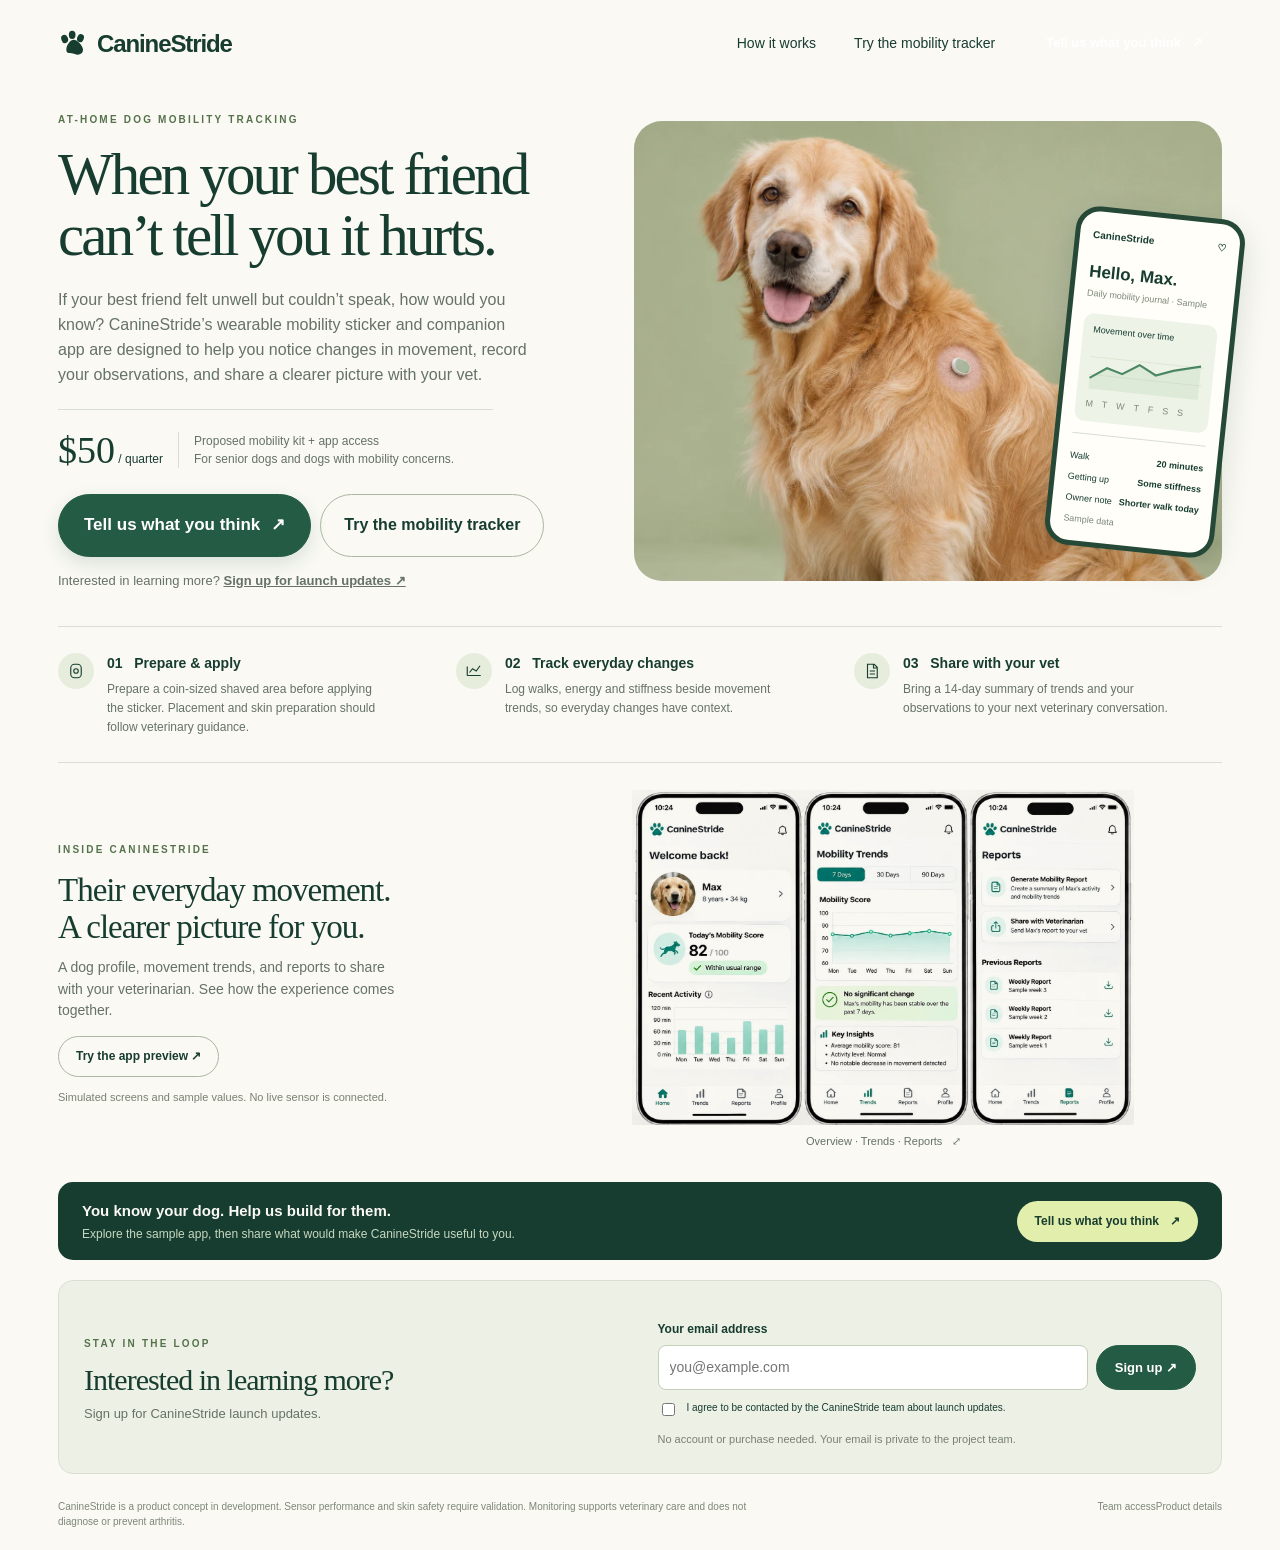
==== index.html @ 14857ee5 "Add CanineStride public landing page" ====
<!doctype html><html lang="en"><head><meta charset="utf-8"><meta name="viewport" content="width=device-width,initial-scale=1"><meta name="description" content="Meet CanineStride: a wearable mobility sticker and companion app concept for your dog's movement, observations and veterinary conversations."><title>CanineStride | At-home dog mobility tracking</title><style>
:root{--ink:#173c30;--green:#245b44;--sage:#e6ecdd;--cream:#faf9f4;--muted:#657266;--lime:#e2eeab;--line:#d8dfd2}*{box-sizing:border-box}body{margin:0;color:var(--ink);background:var(--cream);font:16px/1.55 Arial,sans-serif}button,input,select,textarea{font:inherit}button,a{-webkit-tap-highlight-color:transparent}button{cursor:pointer}a{color:inherit}h1,h2,h3,p{margin-top:0}h1{font:500 clamp(46px,5.1vw,74px)/1.05 Georgia,serif;letter-spacing:-2.8px;margin:16px 0 21px}h2{font:500 37px/1.1 Georgia,serif;letter-spacing:-1px}h3{font-size:17px;margin-bottom:6px}p{color:var(--muted)}.shell{max-width:1240px;margin:auto;padding:0 38px}header{height:87px;display:flex;align-items:center;justify-content:space-between;gap:20px}.brand{display:flex;gap:9px;align-items:center;font-weight:800;font-size:24px;letter-spacing:-1.1px;text-decoration:none}.brand svg{width:30px;height:30px}.nav{display:flex;gap:26px;align-items:center}.nav button{border:0;background:transparent;color:var(--ink);font-size:14px}.btn{background:var(--green);color:white;border:1px solid var(--green);border-radius:100px;padding:14px 23px;font-weight:600;display:inline-flex;align-items:center;gap:11px;text-decoration:none;justify-content:center}.btn:hover{background:#183f2f}.btn.light{background:transparent;color:var(--ink);border-color:#a9b8a0}.btn.light:hover{background:#e8eddf}.nav .btn{color:white;font-size:13px;padding:11px 19px}.eyebrow{font-size:10px;letter-spacing:2.2px;text-transform:uppercase;font-weight:700;color:#56724c}.hero{display:grid;grid-template-columns:.95fr 1.05fr;gap:44px;align-items:center;padding:25px 0 35px}.hero-copy>p{font-size:17px;max-width:475px;margin-bottom:22px}.offer{display:flex;align-items:center;gap:15px;border-top:1px solid var(--line);padding-top:18px;max-width:435px;margin:22px 0}.price{font:38px Georgia;white-space:nowrap}.price span{font:12px Arial}.offer p{font-size:12px;line-height:1.5;margin:0;border-left:1px solid var(--line);padding-left:15px}.actions{display:flex;gap:9px;flex-wrap:wrap}.micro{font-size:11px!important;line-height:1.5;margin:12px 0 0!important;color:#788171}.hero-visual{position:relative;min-height:460px;border-radius:28px;background:var(--sage);isolation:isolate}.hero-photo{width:100%;height:460px;object-fit:cover;border-radius:28px;display:block}.photo-label{position:absolute;left:18px;bottom:14px;font-size:9px;color:#4c5d4d;background:#faf9f4dc;padding:4px 8px;border-radius:20px}.wearable-label{position:absolute;left:18px;top:18px;font-size:10px;letter-spacing:1px;background:#fbfbf0e8;padding:9px 12px;border-radius:100px}.mini-phone{position:absolute;right:-8px;bottom:29px;width:170px;background:#fffef9;padding:16px 13px 14px;border-radius:24px;border:5px solid #254837;box-shadow:0 10px 30px #183f2f26;transform:rotate(6deg)}.mini-brand{font-size:10px;font-weight:800;margin:0 0 16px}.mini-name{font-size:17px;font-weight:700;margin-bottom:2px}.mini-small{font-size:9px;color:#7b8778}.mini-graph{background:#edf3e7;border-radius:10px;padding:10px;margin:12px 0}.mini-graph svg{width:100%;height:60px;display:block}.mini-note{font-size:9px;padding:9px 0 0;border-top:1px solid var(--line)}.dot{width:6px;height:6px;background:#8fbd78;display:inline-block;border-radius:50%;margin-right:5px}.workflow{display:grid;grid-template-columns:repeat(3,1fr);gap:30px;border-top:1px solid var(--line);padding:26px 0}.workflow article{display:flex;gap:13px}.step-icon{background:#e7eddd;flex:0 0 36px;height:36px;border-radius:50%;display:grid;place-items:center}.step-icon svg{width:18px;height:18px}.workflow p{font-size:12px;margin-bottom:0;max-width:275px}.workflow h3{font-size:14px}.bottom{background:var(--ink);color:var(--cream);border-radius:15px;padding:17px 24px;display:flex;align-items:center;justify-content:space-between;gap:20px}.bottom p{font-size:12px;color:#c8d8bf;margin:0}.bottom strong{font-size:15px;display:block;margin-bottom:2px}.bottom button{color:var(--ink);background:var(--lime);border:0;padding:11px 18px;font-size:12px}.bottom button:hover{background:#cbdc91}footer{padding:20px 0;display:flex;justify-content:space-between;gap:20px;font-size:10px;color:#7d8778}footer a{margin-left:14px;text-decoration:none}.footnote{max-width:690px}dialog{border:0;border-radius:22px;padding:0;color:var(--ink);background:var(--cream);max-width:min(92vw,860px);width:860px;max-height:90dvh;box-shadow:0 20px 80px #16372744}dialog::backdrop{background:#142c2390;backdrop-filter:blur(4px)}.dialog-head{padding:23px 28px 15px;border-bottom:1px solid var(--line);display:flex;justify-content:space-between;align-items:flex-start;gap:20px;position:sticky;top:0;background:var(--cream);z-index:3}.dialog-head h2{font-size:29px;margin:0}.dialog-head p{font-size:11px;margin:5px 0 0}.close{border:1px solid #cbd4c3;border-radius:50%;width:32px;height:32px;background:transparent;flex-shrink:0;font-size:20px;color:var(--ink)}.dialog-body{padding:24px 28px}.app-tabs{display:flex;background:#e8edde;border-radius:10px;padding:5px;gap:4px;margin-bottom:20px}.app-tabs button{flex:1;background:transparent;border:0;padding:10px 5px;border-radius:7px;color:var(--muted);font-size:12px}.app-tabs button[aria-selected=true]{background:#fffef9;color:var(--ink);box-shadow:0 1px 5px #173c3014}.demo-grid{display:grid;grid-template-columns:1fr 1fr;gap:18px}.demo-card{background:white;border:1px solid var(--line);border-radius:13px;padding:20px}.demo-card h3{font-size:16px}.demo-card p{font-size:13px}.dog-profile{display:flex;gap:12px;align-items:center}.dog-avatar{width:49px;height:49px;border-radius:50%;background:var(--sage);display:grid;place-items:center;font-size:25px}.demo-card strong{font-size:24px}.chart{width:100%;height:150px}.legend{font-size:10px;color:var(--muted)}.tag{font-size:10px;color:#4a6e40;background:#eaf1df;padding:5px 9px;border-radius:20px;display:inline-block}.sample-notes{padding-left:18px;font-size:13px;color:var(--muted)}.sample-notes li{margin:8px 0}.report-row{display:flex;justify-content:space-between;border-bottom:1px solid var(--line);padding:10px 0;font-size:13px;gap:16px}.report-preview{padding:23px;background:white;border:1px solid var(--line);border-radius:12px}.report-preview h3{font:25px Georgia}.field-pair{display:grid;grid-template-columns:1fr 1fr;gap:15px}label{display:block;font-size:12px;font-weight:600;margin:14px 0 6px}input,select,textarea{width:100%;border:1px solid #c3cfb9;background:white;border-radius:8px;padding:11px;color:var(--ink);font-size:14px}textarea{resize:vertical;min-height:85px}.checkbox{display:flex;gap:9px;font-weight:400;align-items:flex-start}.checkbox input{width:auto;margin-top:3px}.status{font-size:13px;margin-top:15px}.small{font-size:12px;line-height:1.6}.hidden{display:none!important}.modal-price{display:flex;justify-content:space-between;align-items:center;padding:14px;background:var(--sage);border-radius:12px;margin-bottom:12px}.modal-price b{font:27px Georgia}.learn-step{display:grid;grid-template-columns:36px 1fr;gap:15px;margin:15px 0 24px}.learn-step .number{font:26px Georgia;color:#94a77a}.learn-step p{font-size:13px;margin-bottom:0}details{border-top:1px solid var(--line);padding:15px 0;font-size:13px}summary{cursor:pointer;font-weight:600}details p{font-size:12px;margin:12px 0 0}.sample-banner{font-size:11px;background:#eef1e6;padding:11px 14px;border-radius:8px;margin-bottom:17px;color:#62745b}.full{grid-column:1/-1}button:focus-visible,a:focus-visible,input:focus-visible,select:focus-visible,textarea:focus-visible,summary:focus-visible{outline:3px solid #b1bf73;outline-offset:3px}[disabled]{cursor:default;opacity:.65}@media(max-width:850px){.shell{padding:0 24px}.hero{gap:25px}h1{font-size:51px}.hero-visual,.hero-photo{min-height:410px;height:410px}.mini-phone{width:145px;right:-9px}.nav{gap:14px}.nav>button:not(.btn){display:none}.workflow{gap:15px}}@media(max-width:620px){header{height:72px}.brand{font-size:22px}.shell{padding:0 20px}.hero{grid-template-columns:1fr;gap:23px;padding-top:15px}.hero-copy>p{font-size:15px}h1{font-size:49px;letter-spacing:-2px}.hero-visual,.hero-photo{height:325px;min-height:325px}.hero-visual{margin-right:10px}.mini-phone{bottom:18px;right:-10px;width:145px}.wearable-label{font-size:9px}.offer{margin:17px 0}.workflow{grid-template-columns:1fr;gap:18px;padding:23px 0}.workflow p{max-width:none}.bottom{padding:19px;align-items:flex-start;flex-direction:column;gap:12px}footer{flex-direction:column;gap:8px}footer a{margin:0 15px 0 0}.demo-grid,.field-pair{grid-template-columns:1fr}.dialog-head{padding:20px}.dialog-body{padding:20px}.app-tabs button{font-size:11px}.modal-price{gap:12px}}@media print{body>*{display:none!important}dialog#demo{display:block!important;position:static;max-width:none;width:100%;max-height:none;box-shadow:none}.dialog-head,.app-tabs,.no-print,[data-panel]:not([data-panel=report]){display:none!important}[data-panel=report]{display:block!important}.dialog-body{padding:0}}
.feedback-primary{font-size:17px;padding:17px 25px;box-shadow:0 7px 18px #245b4426}.hero-copy>p{font-size:16px}.hero h1{font-size:clamp(42px,4.6vw,66px)}.nav .btn{max-width:225px}.mini-metric{display:flex;justify-content:space-between;gap:6px;margin:7px 0;font-size:9px}.mini-metric b{font-weight:600}.checkin-grid{display:grid;grid-template-columns:1fr 1fr;gap:12px}.demo-feedback{display:flex;align-items:center;justify-content:space-between;gap:20px;border-top:1px solid var(--line);padding-top:20px;margin-top:20px}.demo-feedback p{font-size:12px;margin:5px 0 0}.demo-feedback .btn{font-size:12px;white-space:nowrap}@media(max-width:600px){.demo-feedback{align-items:stretch;flex-direction:column}.checkin-grid{grid-template-columns:1fr}}.app-showcase{display:grid;grid-template-columns:.8fr 1.2fr;align-items:center;gap:35px;padding:27px 0 32px;border-top:1px solid var(--line)}.showcase-copy h2{font-size:33px;margin:12px 0}.showcase-copy p{font-size:14px;max-width:340px}.showcase-copy .btn{font-size:12px;padding:10px 17px}.phone-preview{border:0;padding:0;background:transparent;color:var(--muted);text-align:center;width:100%}.phone-preview img{display:block;width:100%;max-height:335px;object-fit:contain;mix-blend-mode:multiply}.phone-preview span{font-size:11px;display:block;margin-top:8px}.screens-large{width:100%;height:auto;display:block}.launch-banner{display:grid;grid-template-columns:1fr 1fr;gap:35px;align-items:center;margin:20px 0 5px;padding:25px;border:1px solid var(--line);border-radius:15px;background:#edf1e5}.launch-banner h2{font-size:30px;margin:8px 0}.launch-banner p{font-size:13px;margin:0}.launch-banner label{font-size:12px}.launch-banner .checkbox{font-size:10px;margin-top:10px}.email-action{display:flex;gap:8px}.email-action input{min-width:0;background:#fff}.email-action .btn{font-size:13px;white-space:nowrap;padding:10px 18px}.launch-banner .status:empty{display:none}@media(max-width:620px){.app-showcase,.launch-banner{grid-template-columns:1fr;gap:20px}.app-showcase{padding:25px 0}.phone-preview img{max-height:310px}.showcase-copy p{max-width:none}.launch-banner{padding:20px}.launch-banner h2{font-size:28px}}</style></head><body><div class="shell"><header><a class="brand" href="./" aria-label="CanineStride home"><svg viewBox="0 0 36 36" aria-hidden="true"><g fill="currentColor"><ellipse cx="8" cy="12" rx="4" ry="5" transform="rotate(-20 8 12)"/><ellipse cx="17" cy="7" rx="4" ry="5"/><ellipse cx="27" cy="11" rx="4" ry="5" transform="rotate(20 27 11)"/><path d="M10 25c0-6 5-12 9-12s11 7 11 12-5 7-10 5-10 1-10-5Z"/></g></svg>CanineStride</a><nav class="nav" aria-label="Main navigation"><button data-open="how">How it works</button><button data-open="demo">Try the mobility tracker</button><button class="btn" data-open="feedback">Tell us what you think <span aria-hidden="true">↗</span></button></nav></header><main><section class="hero" aria-labelledby="hero-title"><div class="hero-copy"><div class="eyebrow">At-home dog mobility tracking</div><h1 id="hero-title">When your best friend<br>can’t tell you it hurts.</h1><p>If your best friend felt unwell but couldn’t speak, how would you know? CanineStride’s wearable mobility sticker and companion app are designed to help you notice changes in movement, record your observations, and share a clearer picture with your vet.</p><div class="offer"><div class="price">$50<span> / quarter</span></div><p>Proposed mobility kit + app access<br>For senior dogs and dogs with mobility concerns.</p></div><div class="actions"><button class="btn feedback-primary" data-open="feedback">Tell us what you think <span aria-hidden="true">↗</span></button><button class="btn light" data-open="demo">Try the mobility tracker</button></div><p style="font-size:13px;margin:14px 0 0">Interested in learning more? <a href="#launch-title" style="font-weight:700">Sign up for launch updates ↗</a></p></div><div class="hero-visual"><img class="hero-photo" src="./caninestride-hero-shaved.webp" alt="Illustrative senior golden retriever with a mobility sticker applied to a coin-sized shaved patch on its shoulder"><div class="mini-phone" aria-label="Illustrative app dashboard"><div class="mini-brand">CanineStride <span style="float:right">♡</span></div><div class="mini-name">Hello, Max.</div><div class="mini-small">Daily mobility journal · Sample</div><div class="mini-graph"><div style="font-size:9px">Movement over time</div><svg viewBox="0 0 160 70" aria-hidden="true"><path d="M0 20H160M0 45H160" stroke="#d9e3ce"/><path d="M2 50L25 34L47 40L70 25L94 37L118 28L156 18" stroke="#43815e" stroke-width="3" fill="none"/><path d="M2 50L25 34L47 40L70 25L94 37L118 28L156 18V65H2Z" fill="#9fc49c" opacity=".2"/></svg><div class="mini-small">M　T　W　T　F　S　S</div></div><div class="mini-note"><div class="mini-metric"><span>Walk</span><b>20 minutes</b></div><div class="mini-metric"><span>Getting up</span><b>Some stiffness</b></div><div class="mini-metric"><span>Owner note</span><b>Shorter walk today</b></div></div><div class="mini-small" style="margin-top:8px">Sample data</div></div></div></section><section class="workflow" aria-label="The proposed CanineStride experience"><article><span class="step-icon"><svg viewBox="0 0 24 24" fill="none" stroke="currentColor" stroke-width="1.5"><rect x="5" y="3" width="14" height="18" rx="5"/><circle cx="12" cy="12" r="3"/></svg></span><div><h3>01 &nbsp; Prepare &amp; apply</h3><p>Prepare a coin-sized shaved area before applying the sticker. Placement and skin preparation should follow veterinary guidance.</p></div></article><article><span class="step-icon"><svg viewBox="0 0 24 24" fill="none" stroke="currentColor" stroke-width="1.5"><path d="M3 18V6M3 18h18M6 14l4-5 5 3 5-7"/></svg></span><div><h3>02 &nbsp; Track everyday changes</h3><p>Log walks, energy and stiffness beside movement trends, so everyday changes have context.</p></div></article><article><span class="step-icon"><svg viewBox="0 0 24 24" fill="none" stroke="currentColor" stroke-width="1.5"><path d="M6 3h9l4 4v14H6ZM14 3v5h5M9 12h7M9 16h7"/></svg></span><div><h3>03 &nbsp; Share with your vet</h3><p>Bring a 14-day summary of trends and your observations to your next veterinary conversation.</p></div></article></section><section class="app-showcase" aria-labelledby="screens-title"><div class="showcase-copy"><span class="eyebrow">Inside CanineStride</span><h2 id="screens-title">Their everyday movement.<br>A clearer picture for you.</h2><p>A dog profile, movement trends, and reports to share with your veterinarian. See how the experience comes together.</p><button class="btn light" data-open="demo">Try the app preview ↗</button><p class="micro">Simulated screens and sample values. No live sensor is connected.</p></div><button class="phone-preview" data-open="screens" aria-label="Enlarge the three simulated app screens"><img src="./app-preview-sample-weeks.webp" alt="Three CanineStride phone previews showing a dog overview, mobility trends and shareable reports" loading="lazy"><span>Overview · Trends · Reports &nbsp; ⤢</span></button></section><aside class="bottom"><div><strong>You know your dog. Help us build for them.</strong><p>Explore the sample app, then share what would make CanineStride useful to you.</p></div><button class="btn" data-open="feedback">Tell us what you think <span aria-hidden="true">↗</span></button></aside><section class="launch-banner" aria-labelledby="launch-title"><div><span class="eyebrow">Stay in the loop</span><h2 id="launch-title">Interested in learning more?</h2><p>Sign up for CanineStride launch updates.</p></div><form id="launch-form"><label for="launch-email">Your email address</label><div class="email-action"><input id="launch-email" type="email" maxlength="254" required autocomplete="email" placeholder="you@example.com"><button class="btn" type="submit">Sign up ↗</button></div><label class="checkbox"><input id="launch-consent" type="checkbox" required>I agree to be contacted by the CanineStride team about launch updates.</label><div style="position:absolute;left:-10000px" aria-hidden="true"><label for="launch-website">Leave blank</label><input id="launch-website" tabindex="-1" autocomplete="off"></div><p class="micro">No account or purchase needed. Your email is private to the project team.</p><div id="launch-status" role="status" aria-live="polite" class="status"></div></form></section></main><footer><span class="footnote">CanineStride is a product concept in development. Sensor performance and skin safety require validation. Monitoring supports veterinary care and does not diagnose or prevent arthritis.</span><span><a href="https://caninestride-mobility-mvp.arnoemavhezha.chatgpt.site/dashboard">Team access</a><button data-open="how" style="border:0;background:none;color:inherit;padding:0;font:inherit">Product details</button></span></footer></div>
<dialog id="screens" aria-labelledby="screens-heading"><div class="dialog-head"><div><h2 id="screens-heading">Explore the app screens.</h2><p>Simulated overview, trends and reports with fictional data.</p></div><button class="close" data-close aria-label="Close phone previews">×</button></div><div class="dialog-body"><img class="screens-large" src="./app-preview-sample-weeks.webp" alt="Enlarged CanineStride overview, trends and reports mockups"><p class="micro">Sample scores illustrate the proposed interface and are not validated clinical measures.</p><button class="btn" data-open="feedback" style="margin-top:16px">Tell us what you think ↗</button></div></dialog><dialog id="demo" aria-labelledby="demo-title"><div class="dialog-head"><div><h2 id="demo-title">Try a daily mobility check-in.</h2><p>Interactive app concept · All profiles, notes and chart values are fictional.</p></div><button class="close" aria-label="Close app preview" data-close>×</button></div><div class="dialog-body"><div class="app-tabs" role="tablist" aria-label="App preview sections"><button role="tab" id="t-overview" aria-controls="panel-overview" aria-selected="true" data-tab="overview">Overview</button><button role="tab" id="t-trends" aria-controls="panel-trends" aria-selected="false" data-tab="trends">Movement trends</button><button role="tab" id="t-report" aria-controls="panel-report" aria-selected="false" data-tab="report">14-day report</button><button role="tab" id="t-profile" aria-controls="panel-profile" aria-selected="false" data-tab="profile">Dog profile</button></div><div class="sample-banner">Explore the proposed experience. This demo uses sample data and is not connected to a sensor.</div><div id="panel-overview" role="tabpanel" aria-labelledby="t-overview" data-panel="overview"><div class="demo-grid"><div class="demo-card"><div class="dog-profile"><div class="dog-avatar" aria-hidden="true">🐕</div><div><h3 style="margin:0" data-dog>Max</h3><span class="legend">Senior dog · Sample profile</span></div></div><p style="margin:20px 0 8px">Your week at a glance</p><strong>Movement + context</strong><svg class="chart" viewBox="0 0 320 140" role="img" aria-label="Illustrative seven-day movement chart with fictional values"><path d="M20 20H305M20 65H305M20 110H305" stroke="#e0e7d9"/><path d="M20 86L65 52L110 66L155 43L200 63L245 49L300 26" fill="none" stroke="#478666" stroke-width="3"/><g font-size="10" fill="#6a7a65"><text x="18" y="133">Mon</text><text x="105" y="133">Wed</text><text x="197" y="133">Fri</text><text x="287" y="133">Sun</text></g></svg><span class="legend">Sample movement pattern, not a clinical score.</span></div><div class="demo-card"><h3>Your observations</h3><ul class="sample-notes" id="demo-notes"><li>Slower getting up after a nap.</li><li>Shorter walk on a rainy afternoon.</li></ul><label for="demo-note">Try a sample daily check-in</label><div class="checkin-grid"><div><label for="walk-minutes">Walk minutes</label><input id="walk-minutes" type="number" min="0" max="600" placeholder="20"></div><div><label for="stiffness">Getting up</label><select id="stiffness"><option value="">Choose</option><option>No stiffness noticed</option><option>Some stiffness</option><option>More stiffness than usual</option></select></div></div><label for="energy">Energy compared with usual</label><select id="energy"><option value="">Choose</option><option>Lower</option><option>About the same</option><option>Higher</option></select><label for="demo-note">Your observation</label><input id="demo-note" maxlength="180" placeholder="For example, a shorter walk today"><button class="btn light" id="add-note" style="font-size:12px;padding:9px 15px;margin-top:12px">Add sample check-in</button><p id="note-status" role="status" class="micro">Demo notes stay in this open page only.</p></div></div></div><div id="panel-trends" role="tabpanel" aria-labelledby="t-trends" class="hidden" data-panel="trends"><div class="demo-card"><span class="tag">Sample movement trends</span><h3 style="margin-top:16px">See changes with a little context.</h3><div class="app-tabs" style="max-width:230px;margin:15px 0" aria-label="Chart range"><button id="range7" aria-pressed="true" style="background:white">7 days</button><button id="range14" aria-pressed="false">14 days</button></div><svg class="chart" viewBox="0 0 600 140" role="img" aria-label="Fictional daily active minutes for seven days" id="trend-chart"><path d="M20 20H580M20 65H580M20 110H580" stroke="#e0e7d9"/><polyline id="trend-line" points="20,85 110,55 200,65 290,45 380,70 470,50 580,30" fill="none" stroke="#478666" stroke-width="3"/></svg><p id="range-caption" class="legend">7 days · Fictional movement values for illustration only.</p><p>Compare movement with changes in routine, rest and your own observations. A change in movement can have several causes; discuss persistent concerns with your veterinarian.</p></div></div><div id="panel-report" role="tabpanel" aria-labelledby="t-report" class="hidden" data-panel="report"><div class="report-preview"><span class="eyebrow">CanineStride · Sample report</span><h3 style="margin:13px 0">14-day mobility summary</h3><p><b data-dog>Max</b> · Sample days 1–14</p><div class="report-row"><span>Week 1 owner observations</span><b>2 stiffness entries</b></div><div class="report-row"><span>Week 2 owner observations</span><b>4 stiffness entries</b></div><p style="font-size:13px;margin-top:18px">More stiffness entries were recorded in week 2. The frequency of recording may also have changed. These fictional entries illustrate a report format and do not establish a diagnosis.</p><h3>For your veterinary conversation</h3><ul class="sample-notes"><li>When did you first notice a change?</li><li>Did walks, activity or routine change?</li><li>Are the observations persistent or getting worse?</li></ul><p class="small">Sample report only. No sensor data or clinical conclusions are provided.</p></div><button class="btn light no-print" id="print-report" style="margin-top:16px;font-size:12px">Print or save sample report ↗</button></div><div id="panel-profile" role="tabpanel" aria-labelledby="t-profile" class="hidden" data-panel="profile"><div class="demo-card"><h3>A profile for your dog</h3><p>Try the profile interaction using a fictional name.</p><label for="dog-name">Sample dog name</label><input id="dog-name" value="Max" maxlength="35"><button class="btn light" id="save-profile" style="margin-top:15px;font-size:12px">Update demo profile</button><p id="profile-status" class="small" role="status">This demo does not save or send your profile.</p></div></div><div class="demo-feedback"><div><strong>Would this help you care for your dog?</strong><p>Tell us what would make the $50 quarterly kit and app useful to you.</p></div><button class="btn" data-open="feedback">Tell us what you think ↗</button></div></div></dialog>
<dialog id="how" aria-labelledby="how-title"><div class="dialog-head"><h2 id="how-title">Meet your dog’s mobility companion.</h2><button class="close" aria-label="Close product details" data-close>×</button></div><div class="dialog-body"><p class="small">CanineStride is developing a wearable sticker and companion app to bring at-home movement trends and owner observations into one place.</p><div class="learn-step"><span class="number">01</span><div><h3>A discreet wearable</h3><p>The proposed sticker would collect movement information. The design requires a coin-sized area of fur to be shaved before application. Placement, skin preparation, skin response and secure attachment require veterinary guidance and testing.</p></div></div><div class="learn-step"><span class="number">02</span><div><h3>An understandable app</h3><p>A dog profile, movement trends and owner notes help explain the context behind everyday changes. Explore these features in the interactive sample app.</p></div></div><div class="learn-step"><span class="number">03</span><div><h3>A report for your next conversation</h3><p>A proposed 14-day summary brings observations together for discussion with your veterinarian. Veterinary review is not included or guaranteed.</p></div></div><details><summary>What does the $50 quarterly offer include?</summary><p>The proposed offer is a mobility monitoring kit and companion app access, including trends, owner notes and report sharing. Kit contents, replacement policy and monitoring duration are being finalized. There is no checkout or payment on this page.</p></details><details><summary>Is CanineStride available to buy?</summary><p>It is currently in development. This page demonstrates the concept and collects feedback; a working sensor kit is not yet offered for purchase.</p></details><details><summary>Can it diagnose or prevent arthritis?</summary><p>No. Monitoring is intended to support observations and veterinary conversations. Sensor reliability, skin safety and clinical usefulness require validation.</p></details><details><summary>What should I know about attachment?</summary><p>A coin-sized area must be shaved before the sticker is applied. Ask your veterinarian about suitable placement and skin preparation. Sticker comfort, skin response, removal and wear duration still need evaluation. The concept image illustrates a possible design rather than a tested fit or proven safety.</p></details></div></dialog>
<dialog id="feedback" aria-labelledby="feedback-title"><div class="dialog-head"><div><h2 id="feedback-title">Help shape the next stride.</h2><p>A few questions about the experience you just explored.</p></div><button class="close" aria-label="Close feedback form" data-close>×</button></div><div class="dialog-body"><div class="modal-price"><div><b>$50 <span style="font:12px Arial">/ quarter</span></b><p style="margin:4px 0 0;font-size:11px">Proposed monitoring kit + app access</p></div><span class="tag">Quarterly kit + app</span></div><p class="micro">Answers are sent to the CanineStride project owner. Anonymous page visits, form starts and completed submissions are counted. Unfinished answers are not saved. Email is only needed if you choose launch updates, and is visible only to the project owner.</p><form id="feedback-form"><div class="field-pair"><div><label for="age">Your dog’s age</label><select id="age" required><option value="">Choose an age range</option><option>Under 4 years</option><option>4–7 years</option><option>8 years or older</option><option>I do not own a dog</option></select></div><div><label for="interest">How useful does CanineStride seem?</label><select id="interest" required><option value="">Choose a response</option><option>Very useful</option><option>Somewhat useful</option><option>Unsure</option><option>Not useful</option></select></div></div><label for="price">Would you consider $50 per quarter?</label><select id="price" required><option value="">Choose a response</option><option>Yes</option><option>Maybe, with more evidence</option><option>No</option></select><label for="quantity">How many kits would you consider ordering at $50 per kit per quarter?</label><select id="quantity" required><option value="">Choose a quantity</option><option value="0">0, not ready to order</option><option value="1">1 kit</option><option value="2">2 kits</option><option value="3">3 kits</option><option value="4">4 kits</option><option value="5">5 kits</option><option value="6">6 kits</option><option value="7">7 kits</option><option value="8">8 kits</option><option value="9">9 kits</option><option value="10">10 kits</option></select><p class="micro">This records interest only. No payment, order or reservation is created.</p><label class="checkbox"><input id="signup" type="checkbox">Sign me up for CanineStride launch updates.</label><div id="email-field" hidden><label for="email">Email for launch updates</label><input id="email" type="email" maxlength="254" autocomplete="email" placeholder="you@example.com"><p class="micro">By signing up, you agree that the team may contact you about the launch.</p></div><label for="comments">What would make this useful or worth the price?</label><textarea id="comments" required maxlength="3000" placeholder="Tell us about comfort, features, veterinary guidance, or evidence you would need…"></textarea><div style="position:absolute;left:-10000px" aria-hidden="true"><label for="website">Leave blank</label><input id="website" tabindex="-1" autocomplete="off"></div><label class="checkbox"><input id="consent" type="checkbox" required>I agree to share these answers with the CanineStride project owner for product research.</label><button class="btn" type="submit" style="margin-top:16px">Submit feedback <span aria-hidden="true">↗</span></button><div id="status" class="status" role="status" aria-live="polite"></div></form></div></dialog>
<script>
let lastTrigger;document.querySelectorAll('[data-open]').forEach(b=>b.addEventListener('click',()=>{lastTrigger=b;document.getElementById(b.dataset.open).showModal()}));document.querySelectorAll('[data-close]').forEach(b=>b.addEventListener('click',()=>b.closest('dialog').close()));document.querySelectorAll('dialog').forEach(d=>{d.addEventListener('close',()=>lastTrigger?.focus());d.addEventListener('click',e=>{if(e.target===d){const r=d.getBoundingClientRect();if(e.clientX<r.left||e.clientX>r.right||e.clientY<r.top||e.clientY>r.bottom)d.close()}})});
const tabs=[...document.querySelectorAll('[data-tab]')];function activate(b){tabs.forEach(x=>{x.setAttribute('aria-selected',String(x===b));x.tabIndex=x===b?0:-1});document.querySelectorAll('[data-panel]').forEach(p=>p.classList.toggle('hidden',p.dataset.panel!==b.dataset.tab))}tabs.forEach((b,i)=>{b.tabIndex=i?-1:0;b.addEventListener('click',()=>activate(b));b.addEventListener('keydown',e=>{if(['ArrowLeft','ArrowRight','Home','End'].includes(e.key)){e.preventDefault();const n=e.key==='Home'?0:e.key==='End'?3:(i+(e.key==='ArrowRight'?1:3))%4;activate(tabs[n]);tabs[n].focus()}})});
document.getElementById('add-note').addEventListener('click',()=>{const f=document.getElementById('demo-note');const walk=document.getElementById('walk-minutes'),stiff=document.getElementById('stiffness'),energy=document.getElementById('energy');if(walk.value!==''&&!walk.checkValidity()){walk.reportValidity();return}const parts=[walk.value!==''?walk.value+'-minute walk':'',stiff.value,energy.value?'Energy: '+energy.value:'',f.value.trim()].filter(Boolean);if(!parts.length)return;const li=document.createElement('li');li.textContent=parts.join(' · ');walk.value='';stiff.value='';energy.value='';document.getElementById('demo-notes').append(li);f.value='';document.getElementById('note-status').textContent='Sample check-in added to this demo only.'});document.getElementById('save-profile').addEventListener('click',()=>{const n=document.getElementById('dog-name').value.trim();if(!n)return;document.querySelectorAll('[data-dog]').forEach(e=>e.textContent=n);document.getElementById('profile-status').textContent='Demo profile updated for this open page.'});
function range(days){document.getElementById('range7').setAttribute('aria-pressed',String(days===7));document.getElementById('range14').setAttribute('aria-pressed',String(days===14));document.getElementById('range7').style.background=days===7?'white':'transparent';document.getElementById('range14').style.background=days===14?'white':'transparent';document.getElementById('trend-line').setAttribute('points',days===7?'20,85 110,55 200,65 290,45 380,70 470,50 580,30':'20,60 63,54 106,70 149,43 192,55 235,65 278,48 321,85 364,55 407,65 450,45 493,70 536,50 580,30');document.getElementById('range-caption').textContent=days+' days · Fictional movement values for illustration only.';document.getElementById('trend-chart').setAttribute('aria-label','Fictional daily movement values for '+days+' days')}document.getElementById('range7').onclick=()=>range(7);document.getElementById('range14').onclick=()=>range(14);document.getElementById('print-report').onclick=()=>window.print();
const form=document.getElementById('feedback-form'),status=document.getElementById('status');function makeId(){const b=new Uint8Array(16);crypto.getRandomValues(b);return Array.from(b,x=>x.toString(16).padStart(2,'0')).join('').replace(/^(.{8})(.{4})(.{4})(.{4})(.{12})$/,'$1-$2-$3-$4-$5')}let responseId;try{responseId=sessionStorage.getItem('cs-session-50');if(!responseId){responseId=makeId();sessionStorage.setItem('cs-session-50',responseId)}}catch{responseId=makeId()}fetch('https://caninestride-mobility-mvp.arnoemavhezha.chatgpt.site/api/visit',{method:'POST',headers:{'Content-Type':'application/json'},body:JSON.stringify({id:responseId})}).catch(()=>{});document.getElementById('signup').addEventListener('change',e=>{document.getElementById('email-field').hidden=!e.target.checked;document.getElementById('email').required=e.target.checked});document.getElementById('price').addEventListener('change',e=>{if(e.target.value==='No')document.getElementById('quantity').value='0'});let startRecorded=false;async function recordStart(){if(startRecorded)return;startRecorded=true;try{const r=await fetch('https://caninestride-mobility-mvp.arnoemavhezha.chatgpt.site/api/start',{method:'POST',headers:{'Content-Type':'application/json'},body:JSON.stringify({id:responseId})});if(!r.ok)startRecorded=false}catch{startRecorded=false}}form.addEventListener('change',recordStart);form.addEventListener('input',recordStart);form.addEventListener('submit',async e=>{e.preventDefault();const b=form.querySelector('button[type=submit]');b.disabled=true;b.textContent='Submitting…';status.textContent='Saving your feedback…';try{const r=await fetch('https://caninestride-mobility-mvp.arnoemavhezha.chatgpt.site/api/feedback50',{method:'POST',headers:{'Content-Type':'application/json'},body:JSON.stringify({id:responseId,age:document.getElementById('age').value,interest:document.getElementById('interest').value,price:document.getElementById('price').value,quantity:Number(document.getElementById('quantity').value),signup:document.getElementById('signup').checked,email:document.getElementById('email').value,comments:document.getElementById('comments').value,consent:document.getElementById('consent').checked,website:document.getElementById('website').value})});const result=await r.json();if(!r.ok||!result.ok)throw Error(result.error||'Please try again.');status.textContent='Thank you! Your feedback has been saved. You do not need to download or send anything.';b.textContent='Feedback submitted ✓';form.querySelectorAll('input,select,textarea').forEach(el=>el.disabled=true)}catch(err){status.textContent=err.message||'Could not save. Please try again.';b.disabled=false;b.textContent='Try submitting again'}});
const launchForm=document.getElementById('launch-form');launchForm.addEventListener('submit',async e=>{e.preventDefault();const button=launchForm.querySelector('button'),message=document.getElementById('launch-status');button.disabled=true;button.textContent='Saving…';message.textContent='';try{const r=await fetch('https://caninestride-mobility-mvp.arnoemavhezha.chatgpt.site/api/signup',{method:'POST',headers:{'Content-Type':'application/json'},body:JSON.stringify({id:responseId,email:document.getElementById('launch-email').value,consent:document.getElementById('launch-consent').checked,website:document.getElementById('launch-website').value})});const b=await r.json();if(!r.ok||!b.ok)throw Error(b.error||'Please try again.');message.textContent='You’re on the list! Thank you for your interest in CanineStride.';button.textContent='Signed up ✓';launchForm.querySelectorAll('input').forEach(x=>x.disabled=true)}catch(err){message.textContent=err.message||'Could not save. Please try again.';button.disabled=false;button.textContent='Try again'}});
</script></body></html>
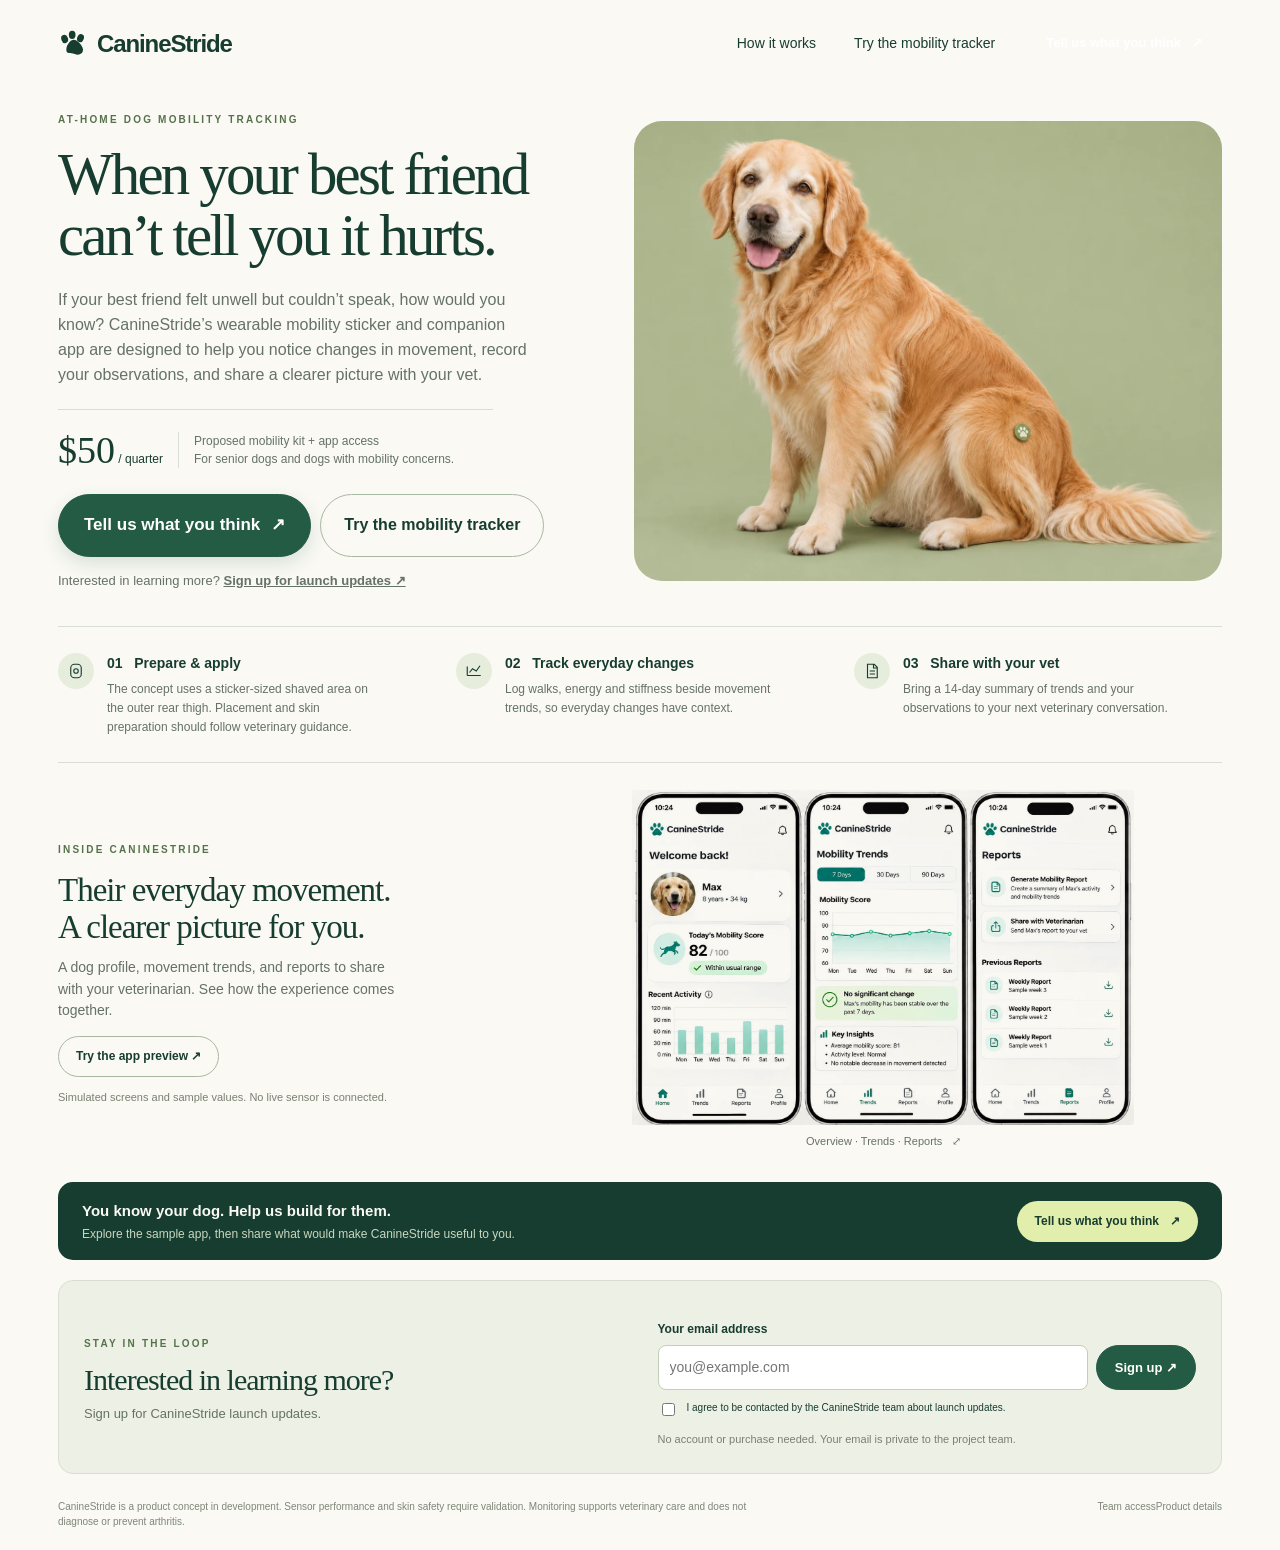
==== commit 76e18c7c: "Show CanineStride sticker on the rear thigh" ====
--- a/index.html
+++ b/index.html
@@ -1,8 +1,8 @@
 <!doctype html><html lang="en"><head><meta charset="utf-8"><meta name="viewport" content="width=device-width,initial-scale=1"><meta name="description" content="Meet CanineStride: a wearable mobility sticker and companion app concept for your dog's movement, observations and veterinary conversations."><title>CanineStride | At-home dog mobility tracking</title><style>
-:root{--ink:#173c30;--green:#245b44;--sage:#e6ecdd;--cream:#faf9f4;--muted:#657266;--lime:#e2eeab;--line:#d8dfd2}*{box-sizing:border-box}body{margin:0;color:var(--ink);background:var(--cream);font:16px/1.55 Arial,sans-serif}button,input,select,textarea{font:inherit}button,a{-webkit-tap-highlight-color:transparent}button{cursor:pointer}a{color:inherit}h1,h2,h3,p{margin-top:0}h1{font:500 clamp(46px,5.1vw,74px)/1.05 Georgia,serif;letter-spacing:-2.8px;margin:16px 0 21px}h2{font:500 37px/1.1 Georgia,serif;letter-spacing:-1px}h3{font-size:17px;margin-bottom:6px}p{color:var(--muted)}.shell{max-width:1240px;margin:auto;padding:0 38px}header{height:87px;display:flex;align-items:center;justify-content:space-between;gap:20px}.brand{display:flex;gap:9px;align-items:center;font-weight:800;font-size:24px;letter-spacing:-1.1px;text-decoration:none}.brand svg{width:30px;height:30px}.nav{display:flex;gap:26px;align-items:center}.nav button{border:0;background:transparent;color:var(--ink);font-size:14px}.btn{background:var(--green);color:white;border:1px solid var(--green);border-radius:100px;padding:14px 23px;font-weight:600;display:inline-flex;align-items:center;gap:11px;text-decoration:none;justify-content:center}.btn:hover{background:#183f2f}.btn.light{background:transparent;color:var(--ink);border-color:#a9b8a0}.btn.light:hover{background:#e8eddf}.nav .btn{color:white;font-size:13px;padding:11px 19px}.eyebrow{font-size:10px;letter-spacing:2.2px;text-transform:uppercase;font-weight:700;color:#56724c}.hero{display:grid;grid-template-columns:.95fr 1.05fr;gap:44px;align-items:center;padding:25px 0 35px}.hero-copy>p{font-size:17px;max-width:475px;margin-bottom:22px}.offer{display:flex;align-items:center;gap:15px;border-top:1px solid var(--line);padding-top:18px;max-width:435px;margin:22px 0}.price{font:38px Georgia;white-space:nowrap}.price span{font:12px Arial}.offer p{font-size:12px;line-height:1.5;margin:0;border-left:1px solid var(--line);padding-left:15px}.actions{display:flex;gap:9px;flex-wrap:wrap}.micro{font-size:11px!important;line-height:1.5;margin:12px 0 0!important;color:#788171}.hero-visual{position:relative;min-height:460px;border-radius:28px;background:var(--sage);isolation:isolate}.hero-photo{width:100%;height:460px;object-fit:cover;border-radius:28px;display:block}.photo-label{position:absolute;left:18px;bottom:14px;font-size:9px;color:#4c5d4d;background:#faf9f4dc;padding:4px 8px;border-radius:20px}.wearable-label{position:absolute;left:18px;top:18px;font-size:10px;letter-spacing:1px;background:#fbfbf0e8;padding:9px 12px;border-radius:100px}.mini-phone{position:absolute;right:-8px;bottom:29px;width:170px;background:#fffef9;padding:16px 13px 14px;border-radius:24px;border:5px solid #254837;box-shadow:0 10px 30px #183f2f26;transform:rotate(6deg)}.mini-brand{font-size:10px;font-weight:800;margin:0 0 16px}.mini-name{font-size:17px;font-weight:700;margin-bottom:2px}.mini-small{font-size:9px;color:#7b8778}.mini-graph{background:#edf3e7;border-radius:10px;padding:10px;margin:12px 0}.mini-graph svg{width:100%;height:60px;display:block}.mini-note{font-size:9px;padding:9px 0 0;border-top:1px solid var(--line)}.dot{width:6px;height:6px;background:#8fbd78;display:inline-block;border-radius:50%;margin-right:5px}.workflow{display:grid;grid-template-columns:repeat(3,1fr);gap:30px;border-top:1px solid var(--line);padding:26px 0}.workflow article{display:flex;gap:13px}.step-icon{background:#e7eddd;flex:0 0 36px;height:36px;border-radius:50%;display:grid;place-items:center}.step-icon svg{width:18px;height:18px}.workflow p{font-size:12px;margin-bottom:0;max-width:275px}.workflow h3{font-size:14px}.bottom{background:var(--ink);color:var(--cream);border-radius:15px;padding:17px 24px;display:flex;align-items:center;justify-content:space-between;gap:20px}.bottom p{font-size:12px;color:#c8d8bf;margin:0}.bottom strong{font-size:15px;display:block;margin-bottom:2px}.bottom button{color:var(--ink);background:var(--lime);border:0;padding:11px 18px;font-size:12px}.bottom button:hover{background:#cbdc91}footer{padding:20px 0;display:flex;justify-content:space-between;gap:20px;font-size:10px;color:#7d8778}footer a{margin-left:14px;text-decoration:none}.footnote{max-width:690px}dialog{border:0;border-radius:22px;padding:0;color:var(--ink);background:var(--cream);max-width:min(92vw,860px);width:860px;max-height:90dvh;box-shadow:0 20px 80px #16372744}dialog::backdrop{background:#142c2390;backdrop-filter:blur(4px)}.dialog-head{padding:23px 28px 15px;border-bottom:1px solid var(--line);display:flex;justify-content:space-between;align-items:flex-start;gap:20px;position:sticky;top:0;background:var(--cream);z-index:3}.dialog-head h2{font-size:29px;margin:0}.dialog-head p{font-size:11px;margin:5px 0 0}.close{border:1px solid #cbd4c3;border-radius:50%;width:32px;height:32px;background:transparent;flex-shrink:0;font-size:20px;color:var(--ink)}.dialog-body{padding:24px 28px}.app-tabs{display:flex;background:#e8edde;border-radius:10px;padding:5px;gap:4px;margin-bottom:20px}.app-tabs button{flex:1;background:transparent;border:0;padding:10px 5px;border-radius:7px;color:var(--muted);font-size:12px}.app-tabs button[aria-selected=true]{background:#fffef9;color:var(--ink);box-shadow:0 1px 5px #173c3014}.demo-grid{display:grid;grid-template-columns:1fr 1fr;gap:18px}.demo-card{background:white;border:1px solid var(--line);border-radius:13px;padding:20px}.demo-card h3{font-size:16px}.demo-card p{font-size:13px}.dog-profile{display:flex;gap:12px;align-items:center}.dog-avatar{width:49px;height:49px;border-radius:50%;background:var(--sage);display:grid;place-items:center;font-size:25px}.demo-card strong{font-size:24px}.chart{width:100%;height:150px}.legend{font-size:10px;color:var(--muted)}.tag{font-size:10px;color:#4a6e40;background:#eaf1df;padding:5px 9px;border-radius:20px;display:inline-block}.sample-notes{padding-left:18px;font-size:13px;color:var(--muted)}.sample-notes li{margin:8px 0}.report-row{display:flex;justify-content:space-between;border-bottom:1px solid var(--line);padding:10px 0;font-size:13px;gap:16px}.report-preview{padding:23px;background:white;border:1px solid var(--line);border-radius:12px}.report-preview h3{font:25px Georgia}.field-pair{display:grid;grid-template-columns:1fr 1fr;gap:15px}label{display:block;font-size:12px;font-weight:600;margin:14px 0 6px}input,select,textarea{width:100%;border:1px solid #c3cfb9;background:white;border-radius:8px;padding:11px;color:var(--ink);font-size:14px}textarea{resize:vertical;min-height:85px}.checkbox{display:flex;gap:9px;font-weight:400;align-items:flex-start}.checkbox input{width:auto;margin-top:3px}.status{font-size:13px;margin-top:15px}.small{font-size:12px;line-height:1.6}.hidden{display:none!important}.modal-price{display:flex;justify-content:space-between;align-items:center;padding:14px;background:var(--sage);border-radius:12px;margin-bottom:12px}.modal-price b{font:27px Georgia}.learn-step{display:grid;grid-template-columns:36px 1fr;gap:15px;margin:15px 0 24px}.learn-step .number{font:26px Georgia;color:#94a77a}.learn-step p{font-size:13px;margin-bottom:0}details{border-top:1px solid var(--line);padding:15px 0;font-size:13px}summary{cursor:pointer;font-weight:600}details p{font-size:12px;margin:12px 0 0}.sample-banner{font-size:11px;background:#eef1e6;padding:11px 14px;border-radius:8px;margin-bottom:17px;color:#62745b}.full{grid-column:1/-1}button:focus-visible,a:focus-visible,input:focus-visible,select:focus-visible,textarea:focus-visible,summary:focus-visible{outline:3px solid #b1bf73;outline-offset:3px}[disabled]{cursor:default;opacity:.65}@media(max-width:850px){.shell{padding:0 24px}.hero{gap:25px}h1{font-size:51px}.hero-visual,.hero-photo{min-height:410px;height:410px}.mini-phone{width:145px;right:-9px}.nav{gap:14px}.nav>button:not(.btn){display:none}.workflow{gap:15px}}@media(max-width:620px){header{height:72px}.brand{font-size:22px}.shell{padding:0 20px}.hero{grid-template-columns:1fr;gap:23px;padding-top:15px}.hero-copy>p{font-size:15px}h1{font-size:49px;letter-spacing:-2px}.hero-visual,.hero-photo{height:325px;min-height:325px}.hero-visual{margin-right:10px}.mini-phone{bottom:18px;right:-10px;width:145px}.wearable-label{font-size:9px}.offer{margin:17px 0}.workflow{grid-template-columns:1fr;gap:18px;padding:23px 0}.workflow p{max-width:none}.bottom{padding:19px;align-items:flex-start;flex-direction:column;gap:12px}footer{flex-direction:column;gap:8px}footer a{margin:0 15px 0 0}.demo-grid,.field-pair{grid-template-columns:1fr}.dialog-head{padding:20px}.dialog-body{padding:20px}.app-tabs button{font-size:11px}.modal-price{gap:12px}}@media print{body>*{display:none!important}dialog#demo{display:block!important;position:static;max-width:none;width:100%;max-height:none;box-shadow:none}.dialog-head,.app-tabs,.no-print,[data-panel]:not([data-panel=report]){display:none!important}[data-panel=report]{display:block!important}.dialog-body{padding:0}}
-.feedback-primary{font-size:17px;padding:17px 25px;box-shadow:0 7px 18px #245b4426}.hero-copy>p{font-size:16px}.hero h1{font-size:clamp(42px,4.6vw,66px)}.nav .btn{max-width:225px}.mini-metric{display:flex;justify-content:space-between;gap:6px;margin:7px 0;font-size:9px}.mini-metric b{font-weight:600}.checkin-grid{display:grid;grid-template-columns:1fr 1fr;gap:12px}.demo-feedback{display:flex;align-items:center;justify-content:space-between;gap:20px;border-top:1px solid var(--line);padding-top:20px;margin-top:20px}.demo-feedback p{font-size:12px;margin:5px 0 0}.demo-feedback .btn{font-size:12px;white-space:nowrap}@media(max-width:600px){.demo-feedback{align-items:stretch;flex-direction:column}.checkin-grid{grid-template-columns:1fr}}.app-showcase{display:grid;grid-template-columns:.8fr 1.2fr;align-items:center;gap:35px;padding:27px 0 32px;border-top:1px solid var(--line)}.showcase-copy h2{font-size:33px;margin:12px 0}.showcase-copy p{font-size:14px;max-width:340px}.showcase-copy .btn{font-size:12px;padding:10px 17px}.phone-preview{border:0;padding:0;background:transparent;color:var(--muted);text-align:center;width:100%}.phone-preview img{display:block;width:100%;max-height:335px;object-fit:contain;mix-blend-mode:multiply}.phone-preview span{font-size:11px;display:block;margin-top:8px}.screens-large{width:100%;height:auto;display:block}.launch-banner{display:grid;grid-template-columns:1fr 1fr;gap:35px;align-items:center;margin:20px 0 5px;padding:25px;border:1px solid var(--line);border-radius:15px;background:#edf1e5}.launch-banner h2{font-size:30px;margin:8px 0}.launch-banner p{font-size:13px;margin:0}.launch-banner label{font-size:12px}.launch-banner .checkbox{font-size:10px;margin-top:10px}.email-action{display:flex;gap:8px}.email-action input{min-width:0;background:#fff}.email-action .btn{font-size:13px;white-space:nowrap;padding:10px 18px}.launch-banner .status:empty{display:none}@media(max-width:620px){.app-showcase,.launch-banner{grid-template-columns:1fr;gap:20px}.app-showcase{padding:25px 0}.phone-preview img{max-height:310px}.showcase-copy p{max-width:none}.launch-banner{padding:20px}.launch-banner h2{font-size:28px}}</style></head><body><div class="shell"><header><a class="brand" href="./" aria-label="CanineStride home"><svg viewBox="0 0 36 36" aria-hidden="true"><g fill="currentColor"><ellipse cx="8" cy="12" rx="4" ry="5" transform="rotate(-20 8 12)"/><ellipse cx="17" cy="7" rx="4" ry="5"/><ellipse cx="27" cy="11" rx="4" ry="5" transform="rotate(20 27 11)"/><path d="M10 25c0-6 5-12 9-12s11 7 11 12-5 7-10 5-10 1-10-5Z"/></g></svg>CanineStride</a><nav class="nav" aria-label="Main navigation"><button data-open="how">How it works</button><button data-open="demo">Try the mobility tracker</button><button class="btn" data-open="feedback">Tell us what you think <span aria-hidden="true">↗</span></button></nav></header><main><section class="hero" aria-labelledby="hero-title"><div class="hero-copy"><div class="eyebrow">At-home dog mobility tracking</div><h1 id="hero-title">When your best friend<br>can’t tell you it hurts.</h1><p>If your best friend felt unwell but couldn’t speak, how would you know? CanineStride’s wearable mobility sticker and companion app are designed to help you notice changes in movement, record your observations, and share a clearer picture with your vet.</p><div class="offer"><div class="price">$50<span> / quarter</span></div><p>Proposed mobility kit + app access<br>For senior dogs and dogs with mobility concerns.</p></div><div class="actions"><button class="btn feedback-primary" data-open="feedback">Tell us what you think <span aria-hidden="true">↗</span></button><button class="btn light" data-open="demo">Try the mobility tracker</button></div><p style="font-size:13px;margin:14px 0 0">Interested in learning more? <a href="#launch-title" style="font-weight:700">Sign up for launch updates ↗</a></p></div><div class="hero-visual"><img class="hero-photo" src="./caninestride-hero-shaved.webp" alt="Illustrative senior golden retriever with a mobility sticker applied to a coin-sized shaved patch on its shoulder"><div class="mini-phone" aria-label="Illustrative app dashboard"><div class="mini-brand">CanineStride <span style="float:right">♡</span></div><div class="mini-name">Hello, Max.</div><div class="mini-small">Daily mobility journal · Sample</div><div class="mini-graph"><div style="font-size:9px">Movement over time</div><svg viewBox="0 0 160 70" aria-hidden="true"><path d="M0 20H160M0 45H160" stroke="#d9e3ce"/><path d="M2 50L25 34L47 40L70 25L94 37L118 28L156 18" stroke="#43815e" stroke-width="3" fill="none"/><path d="M2 50L25 34L47 40L70 25L94 37L118 28L156 18V65H2Z" fill="#9fc49c" opacity=".2"/></svg><div class="mini-small">M　T　W　T　F　S　S</div></div><div class="mini-note"><div class="mini-metric"><span>Walk</span><b>20 minutes</b></div><div class="mini-metric"><span>Getting up</span><b>Some stiffness</b></div><div class="mini-metric"><span>Owner note</span><b>Shorter walk today</b></div></div><div class="mini-small" style="margin-top:8px">Sample data</div></div></div></section><section class="workflow" aria-label="The proposed CanineStride experience"><article><span class="step-icon"><svg viewBox="0 0 24 24" fill="none" stroke="currentColor" stroke-width="1.5"><rect x="5" y="3" width="14" height="18" rx="5"/><circle cx="12" cy="12" r="3"/></svg></span><div><h3>01 &nbsp; Prepare &amp; apply</h3><p>Prepare a coin-sized shaved area before applying the sticker. Placement and skin preparation should follow veterinary guidance.</p></div></article><article><span class="step-icon"><svg viewBox="0 0 24 24" fill="none" stroke="currentColor" stroke-width="1.5"><path d="M3 18V6M3 18h18M6 14l4-5 5 3 5-7"/></svg></span><div><h3>02 &nbsp; Track everyday changes</h3><p>Log walks, energy and stiffness beside movement trends, so everyday changes have context.</p></div></article><article><span class="step-icon"><svg viewBox="0 0 24 24" fill="none" stroke="currentColor" stroke-width="1.5"><path d="M6 3h9l4 4v14H6ZM14 3v5h5M9 12h7M9 16h7"/></svg></span><div><h3>03 &nbsp; Share with your vet</h3><p>Bring a 14-day summary of trends and your observations to your next veterinary conversation.</p></div></article></section><section class="app-showcase" aria-labelledby="screens-title"><div class="showcase-copy"><span class="eyebrow">Inside CanineStride</span><h2 id="screens-title">Their everyday movement.<br>A clearer picture for you.</h2><p>A dog profile, movement trends, and reports to share with your veterinarian. See how the experience comes together.</p><button class="btn light" data-open="demo">Try the app preview ↗</button><p class="micro">Simulated screens and sample values. No live sensor is connected.</p></div><button class="phone-preview" data-open="screens" aria-label="Enlarge the three simulated app screens"><img src="./app-preview-sample-weeks.webp" alt="Three CanineStride phone previews showing a dog overview, mobility trends and shareable reports" loading="lazy"><span>Overview · Trends · Reports &nbsp; ⤢</span></button></section><aside class="bottom"><div><strong>You know your dog. Help us build for them.</strong><p>Explore the sample app, then share what would make CanineStride useful to you.</p></div><button class="btn" data-open="feedback">Tell us what you think <span aria-hidden="true">↗</span></button></aside><section class="launch-banner" aria-labelledby="launch-title"><div><span class="eyebrow">Stay in the loop</span><h2 id="launch-title">Interested in learning more?</h2><p>Sign up for CanineStride launch updates.</p></div><form id="launch-form"><label for="launch-email">Your email address</label><div class="email-action"><input id="launch-email" type="email" maxlength="254" required autocomplete="email" placeholder="you@example.com"><button class="btn" type="submit">Sign up ↗</button></div><label class="checkbox"><input id="launch-consent" type="checkbox" required>I agree to be contacted by the CanineStride team about launch updates.</label><div style="position:absolute;left:-10000px" aria-hidden="true"><label for="launch-website">Leave blank</label><input id="launch-website" tabindex="-1" autocomplete="off"></div><p class="micro">No account or purchase needed. Your email is private to the project team.</p><div id="launch-status" role="status" aria-live="polite" class="status"></div></form></section></main><footer><span class="footnote">CanineStride is a product concept in development. Sensor performance and skin safety require validation. Monitoring supports veterinary care and does not diagnose or prevent arthritis.</span><span><a href="https://caninestride-mobility-mvp.arnoemavhezha.chatgpt.site/dashboard">Team access</a><button data-open="how" style="border:0;background:none;color:inherit;padding:0;font:inherit">Product details</button></span></footer></div>
+:root{--ink:#173c30;--green:#245b44;--sage:#e6ecdd;--cream:#faf9f4;--muted:#657266;--lime:#e2eeab;--line:#d8dfd2}*{box-sizing:border-box}body{margin:0;color:var(--ink);background:var(--cream);font:16px/1.55 Arial,sans-serif}button,input,select,textarea{font:inherit}button,a{-webkit-tap-highlight-color:transparent}button{cursor:pointer}a{color:inherit}h1,h2,h3,p{margin-top:0}h1{font:500 clamp(46px,5.1vw,74px)/1.05 Georgia,serif;letter-spacing:-2.8px;margin:16px 0 21px}h2{font:500 37px/1.1 Georgia,serif;letter-spacing:-1px}h3{font-size:17px;margin-bottom:6px}p{color:var(--muted)}.shell{max-width:1240px;margin:auto;padding:0 38px}header{height:87px;display:flex;align-items:center;justify-content:space-between;gap:20px}.brand{display:flex;gap:9px;align-items:center;font-weight:800;font-size:24px;letter-spacing:-1.1px;text-decoration:none}.brand svg{width:30px;height:30px}.nav{display:flex;gap:26px;align-items:center}.nav button{border:0;background:transparent;color:var(--ink);font-size:14px}.btn{background:var(--green);color:white;border:1px solid var(--green);border-radius:100px;padding:14px 23px;font-weight:600;display:inline-flex;align-items:center;gap:11px;text-decoration:none;justify-content:center}.btn:hover{background:#183f2f}.btn.light{background:transparent;color:var(--ink);border-color:#a9b8a0}.btn.light:hover{background:#e8eddf}.nav .btn{color:white;font-size:13px;padding:11px 19px}.eyebrow{font-size:10px;letter-spacing:2.2px;text-transform:uppercase;font-weight:700;color:#56724c}.hero{display:grid;grid-template-columns:.95fr 1.05fr;gap:44px;align-items:center;padding:25px 0 35px}.hero-copy>p{font-size:17px;max-width:475px;margin-bottom:22px}.offer{display:flex;align-items:center;gap:15px;border-top:1px solid var(--line);padding-top:18px;max-width:435px;margin:22px 0}.price{font:38px Georgia;white-space:nowrap}.price span{font:12px Arial}.offer p{font-size:12px;line-height:1.5;margin:0;border-left:1px solid var(--line);padding-left:15px}.actions{display:flex;gap:9px;flex-wrap:wrap}.micro{font-size:11px!important;line-height:1.5;margin:12px 0 0!important;color:#788171}.hero-visual{position:relative;min-height:460px;border-radius:28px;background:var(--sage);isolation:isolate}.hero-photo{width:100%;height:460px;object-fit:cover;border-radius:28px;display:block}.photo-label{position:absolute;left:18px;bottom:14px;font-size:9px;color:#4c5d4d;background:#faf9f4dc;padding:4px 8px;border-radius:20px}.wearable-label{position:absolute;left:18px;top:18px;font-size:10px;letter-spacing:1px;background:#fbfbf0e8;padding:9px 12px;border-radius:100px}.dot{width:6px;height:6px;background:#8fbd78;display:inline-block;border-radius:50%;margin-right:5px}.workflow{display:grid;grid-template-columns:repeat(3,1fr);gap:30px;border-top:1px solid var(--line);padding:26px 0}.workflow article{display:flex;gap:13px}.step-icon{background:#e7eddd;flex:0 0 36px;height:36px;border-radius:50%;display:grid;place-items:center}.step-icon svg{width:18px;height:18px}.workflow p{font-size:12px;margin-bottom:0;max-width:275px}.workflow h3{font-size:14px}.bottom{background:var(--ink);color:var(--cream);border-radius:15px;padding:17px 24px;display:flex;align-items:center;justify-content:space-between;gap:20px}.bottom p{font-size:12px;color:#c8d8bf;margin:0}.bottom strong{font-size:15px;display:block;margin-bottom:2px}.bottom button{color:var(--ink);background:var(--lime);border:0;padding:11px 18px;font-size:12px}.bottom button:hover{background:#cbdc91}footer{padding:20px 0;display:flex;justify-content:space-between;gap:20px;font-size:10px;color:#7d8778}footer a{margin-left:14px;text-decoration:none}.footnote{max-width:690px}dialog{border:0;border-radius:22px;padding:0;color:var(--ink);background:var(--cream);max-width:min(92vw,860px);width:860px;max-height:90dvh;box-shadow:0 20px 80px #16372744}dialog::backdrop{background:#142c2390;backdrop-filter:blur(4px)}.dialog-head{padding:23px 28px 15px;border-bottom:1px solid var(--line);display:flex;justify-content:space-between;align-items:flex-start;gap:20px;position:sticky;top:0;background:var(--cream);z-index:3}.dialog-head h2{font-size:29px;margin:0}.dialog-head p{font-size:11px;margin:5px 0 0}.close{border:1px solid #cbd4c3;border-radius:50%;width:32px;height:32px;background:transparent;flex-shrink:0;font-size:20px;color:var(--ink)}.dialog-body{padding:24px 28px}.app-tabs{display:flex;background:#e8edde;border-radius:10px;padding:5px;gap:4px;margin-bottom:20px}.app-tabs button{flex:1;background:transparent;border:0;padding:10px 5px;border-radius:7px;color:var(--muted);font-size:12px}.app-tabs button[aria-selected=true]{background:#fffef9;color:var(--ink);box-shadow:0 1px 5px #173c3014}.demo-grid{display:grid;grid-template-columns:1fr 1fr;gap:18px}.demo-card{background:white;border:1px solid var(--line);border-radius:13px;padding:20px}.demo-card h3{font-size:16px}.demo-card p{font-size:13px}.dog-profile{display:flex;gap:12px;align-items:center}.dog-avatar{width:49px;height:49px;border-radius:50%;background:var(--sage);display:grid;place-items:center;font-size:25px}.demo-card strong{font-size:24px}.chart{width:100%;height:150px}.legend{font-size:10px;color:var(--muted)}.tag{font-size:10px;color:#4a6e40;background:#eaf1df;padding:5px 9px;border-radius:20px;display:inline-block}.sample-notes{padding-left:18px;font-size:13px;color:var(--muted)}.sample-notes li{margin:8px 0}.report-row{display:flex;justify-content:space-between;border-bottom:1px solid var(--line);padding:10px 0;font-size:13px;gap:16px}.report-preview{padding:23px;background:white;border:1px solid var(--line);border-radius:12px}.report-preview h3{font:25px Georgia}.field-pair{display:grid;grid-template-columns:1fr 1fr;gap:15px}label{display:block;font-size:12px;font-weight:600;margin:14px 0 6px}input,select,textarea{width:100%;border:1px solid #c3cfb9;background:white;border-radius:8px;padding:11px;color:var(--ink);font-size:14px}textarea{resize:vertical;min-height:85px}.checkbox{display:flex;gap:9px;font-weight:400;align-items:flex-start}.checkbox input{width:auto;margin-top:3px}.status{font-size:13px;margin-top:15px}.small{font-size:12px;line-height:1.6}.hidden{display:none!important}.modal-price{display:flex;justify-content:space-between;align-items:center;padding:14px;background:var(--sage);border-radius:12px;margin-bottom:12px}.modal-price b{font:27px Georgia}.learn-step{display:grid;grid-template-columns:36px 1fr;gap:15px;margin:15px 0 24px}.learn-step .number{font:26px Georgia;color:#94a77a}.learn-step p{font-size:13px;margin-bottom:0}details{border-top:1px solid var(--line);padding:15px 0;font-size:13px}summary{cursor:pointer;font-weight:600}details p{font-size:12px;margin:12px 0 0}.sample-banner{font-size:11px;background:#eef1e6;padding:11px 14px;border-radius:8px;margin-bottom:17px;color:#62745b}.full{grid-column:1/-1}button:focus-visible,a:focus-visible,input:focus-visible,select:focus-visible,textarea:focus-visible,summary:focus-visible{outline:3px solid #b1bf73;outline-offset:3px}[disabled]{cursor:default;opacity:.65}@media(max-width:850px){.shell{padding:0 24px}.hero{gap:25px}h1{font-size:51px}.hero-visual,.hero-photo{min-height:410px;height:410px}.nav{gap:14px}.nav>button:not(.btn){display:none}.workflow{gap:15px}}@media(max-width:620px){header{height:72px}.brand{font-size:22px}.shell{padding:0 20px}.hero{grid-template-columns:1fr;gap:23px;padding-top:15px}.hero-copy>p{font-size:15px}h1{font-size:49px;letter-spacing:-2px}.hero-visual,.hero-photo{height:325px;min-height:325px}.hero-visual{margin-right:10px}.wearable-label{font-size:9px}.offer{margin:17px 0}.workflow{grid-template-columns:1fr;gap:18px;padding:23px 0}.workflow p{max-width:none}.bottom{padding:19px;align-items:flex-start;flex-direction:column;gap:12px}footer{flex-direction:column;gap:8px}footer a{margin:0 15px 0 0}.demo-grid,.field-pair{grid-template-columns:1fr}.dialog-head{padding:20px}.dialog-body{padding:20px}.app-tabs button{font-size:11px}.modal-price{gap:12px}}@media print{body>*{display:none!important}dialog#demo{display:block!important;position:static;max-width:none;width:100%;max-height:none;box-shadow:none}.dialog-head,.app-tabs,.no-print,[data-panel]:not([data-panel=report]){display:none!important}[data-panel=report]{display:block!important}.dialog-body{padding:0}}
+.feedback-primary{font-size:17px;padding:17px 25px;box-shadow:0 7px 18px #245b4426}.hero-copy>p{font-size:16px}.hero h1{font-size:clamp(42px,4.6vw,66px)}.nav .btn{max-width:225px}.checkin-grid{display:grid;grid-template-columns:1fr 1fr;gap:12px}.demo-feedback{display:flex;align-items:center;justify-content:space-between;gap:20px;border-top:1px solid var(--line);padding-top:20px;margin-top:20px}.demo-feedback p{font-size:12px;margin:5px 0 0}.demo-feedback .btn{font-size:12px;white-space:nowrap}@media(max-width:600px){.demo-feedback{align-items:stretch;flex-direction:column}.checkin-grid{grid-template-columns:1fr}}.app-showcase{display:grid;grid-template-columns:.8fr 1.2fr;align-items:center;gap:35px;padding:27px 0 32px;border-top:1px solid var(--line)}.showcase-copy h2{font-size:33px;margin:12px 0}.showcase-copy p{font-size:14px;max-width:340px}.showcase-copy .btn{font-size:12px;padding:10px 17px}.phone-preview{border:0;padding:0;background:transparent;color:var(--muted);text-align:center;width:100%}.phone-preview img{display:block;width:100%;max-height:335px;object-fit:contain;mix-blend-mode:multiply}.phone-preview span{font-size:11px;display:block;margin-top:8px}.screens-large{width:100%;height:auto;display:block}.launch-banner{display:grid;grid-template-columns:1fr 1fr;gap:35px;align-items:center;margin:20px 0 5px;padding:25px;border:1px solid var(--line);border-radius:15px;background:#edf1e5}.launch-banner h2{font-size:30px;margin:8px 0}.launch-banner p{font-size:13px;margin:0}.launch-banner label{font-size:12px}.launch-banner .checkbox{font-size:10px;margin-top:10px}.email-action{display:flex;gap:8px}.email-action input{min-width:0;background:#fff}.email-action .btn{font-size:13px;white-space:nowrap;padding:10px 18px}.launch-banner .status:empty{display:none}@media(max-width:620px){.app-showcase,.launch-banner{grid-template-columns:1fr;gap:20px}.app-showcase{padding:25px 0}.phone-preview img{max-height:310px}.showcase-copy p{max-width:none}.launch-banner{padding:20px}.launch-banner h2{font-size:28px}}</style></head><body><div class="shell"><header><a class="brand" href="./" aria-label="CanineStride home"><svg viewBox="0 0 36 36" aria-hidden="true"><g fill="currentColor"><ellipse cx="8" cy="12" rx="4" ry="5" transform="rotate(-20 8 12)"/><ellipse cx="17" cy="7" rx="4" ry="5"/><ellipse cx="27" cy="11" rx="4" ry="5" transform="rotate(20 27 11)"/><path d="M10 25c0-6 5-12 9-12s11 7 11 12-5 7-10 5-10 1-10-5Z"/></g></svg>CanineStride</a><nav class="nav" aria-label="Main navigation"><button data-open="how">How it works</button><button data-open="demo">Try the mobility tracker</button><button class="btn" data-open="feedback">Tell us what you think <span aria-hidden="true">↗</span></button></nav></header><main><section class="hero" aria-labelledby="hero-title"><div class="hero-copy"><div class="eyebrow">At-home dog mobility tracking</div><h1 id="hero-title">When your best friend<br>can’t tell you it hurts.</h1><p>If your best friend felt unwell but couldn’t speak, how would you know? CanineStride’s wearable mobility sticker and companion app are designed to help you notice changes in movement, record your observations, and share a clearer picture with your vet.</p><div class="offer"><div class="price">$50<span> / quarter</span></div><p>Proposed mobility kit + app access<br>For senior dogs and dogs with mobility concerns.</p></div><div class="actions"><button class="btn feedback-primary" data-open="feedback">Tell us what you think <span aria-hidden="true">↗</span></button><button class="btn light" data-open="demo">Try the mobility tracker</button></div><p style="font-size:13px;margin:14px 0 0">Interested in learning more? <a href="#launch-title" style="font-weight:700">Sign up for launch updates ↗</a></p></div><div class="hero-visual"><img class="hero-photo" src="./caninestride-hero-thigh.webp" alt="Senior golden retriever with a round, paw-print mobility sticker on its outer rear thigh"></div></section><section class="workflow" aria-label="The proposed CanineStride experience"><article><span class="step-icon"><svg viewBox="0 0 24 24" fill="none" stroke="currentColor" stroke-width="1.5"><rect x="5" y="3" width="14" height="18" rx="5"/><circle cx="12" cy="12" r="3"/></svg></span><div><h3>01 &nbsp; Prepare &amp; apply</h3><p>The concept uses a sticker-sized shaved area on the outer rear thigh. Placement and skin preparation should follow veterinary guidance.</p></div></article><article><span class="step-icon"><svg viewBox="0 0 24 24" fill="none" stroke="currentColor" stroke-width="1.5"><path d="M3 18V6M3 18h18M6 14l4-5 5 3 5-7"/></svg></span><div><h3>02 &nbsp; Track everyday changes</h3><p>Log walks, energy and stiffness beside movement trends, so everyday changes have context.</p></div></article><article><span class="step-icon"><svg viewBox="0 0 24 24" fill="none" stroke="currentColor" stroke-width="1.5"><path d="M6 3h9l4 4v14H6ZM14 3v5h5M9 12h7M9 16h7"/></svg></span><div><h3>03 &nbsp; Share with your vet</h3><p>Bring a 14-day summary of trends and your observations to your next veterinary conversation.</p></div></article></section><section class="app-showcase" aria-labelledby="screens-title"><div class="showcase-copy"><span class="eyebrow">Inside CanineStride</span><h2 id="screens-title">Their everyday movement.<br>A clearer picture for you.</h2><p>A dog profile, movement trends, and reports to share with your veterinarian. See how the experience comes together.</p><button class="btn light" data-open="demo">Try the app preview ↗</button><p class="micro">Simulated screens and sample values. No live sensor is connected.</p></div><button class="phone-preview" data-open="screens" aria-label="Enlarge the three simulated app screens"><img src="./app-preview-sample-weeks.webp" alt="Three CanineStride phone previews showing a dog overview, mobility trends and shareable reports" loading="lazy"><span>Overview · Trends · Reports &nbsp; ⤢</span></button></section><aside class="bottom"><div><strong>You know your dog. Help us build for them.</strong><p>Explore the sample app, then share what would make CanineStride useful to you.</p></div><button class="btn" data-open="feedback">Tell us what you think <span aria-hidden="true">↗</span></button></aside><section class="launch-banner" aria-labelledby="launch-title"><div><span class="eyebrow">Stay in the loop</span><h2 id="launch-title">Interested in learning more?</h2><p>Sign up for CanineStride launch updates.</p></div><form id="launch-form"><label for="launch-email">Your email address</label><div class="email-action"><input id="launch-email" type="email" maxlength="254" required autocomplete="email" placeholder="you@example.com"><button class="btn" type="submit">Sign up ↗</button></div><label class="checkbox"><input id="launch-consent" type="checkbox" required>I agree to be contacted by the CanineStride team about launch updates.</label><div style="position:absolute;left:-10000px" aria-hidden="true"><label for="launch-website">Leave blank</label><input id="launch-website" tabindex="-1" autocomplete="off"></div><p class="micro">No account or purchase needed. Your email is private to the project team.</p><div id="launch-status" role="status" aria-live="polite" class="status"></div></form></section></main><footer><span class="footnote">CanineStride is a product concept in development. Sensor performance and skin safety require validation. Monitoring supports veterinary care and does not diagnose or prevent arthritis.</span><span><a href="https://caninestride-mobility-mvp.arnoemavhezha.chatgpt.site/dashboard">Team access</a><button data-open="how" style="border:0;background:none;color:inherit;padding:0;font:inherit">Product details</button></span></footer></div>
 <dialog id="screens" aria-labelledby="screens-heading"><div class="dialog-head"><div><h2 id="screens-heading">Explore the app screens.</h2><p>Simulated overview, trends and reports with fictional data.</p></div><button class="close" data-close aria-label="Close phone previews">×</button></div><div class="dialog-body"><img class="screens-large" src="./app-preview-sample-weeks.webp" alt="Enlarged CanineStride overview, trends and reports mockups"><p class="micro">Sample scores illustrate the proposed interface and are not validated clinical measures.</p><button class="btn" data-open="feedback" style="margin-top:16px">Tell us what you think ↗</button></div></dialog><dialog id="demo" aria-labelledby="demo-title"><div class="dialog-head"><div><h2 id="demo-title">Try a daily mobility check-in.</h2><p>Interactive app concept · All profiles, notes and chart values are fictional.</p></div><button class="close" aria-label="Close app preview" data-close>×</button></div><div class="dialog-body"><div class="app-tabs" role="tablist" aria-label="App preview sections"><button role="tab" id="t-overview" aria-controls="panel-overview" aria-selected="true" data-tab="overview">Overview</button><button role="tab" id="t-trends" aria-controls="panel-trends" aria-selected="false" data-tab="trends">Movement trends</button><button role="tab" id="t-report" aria-controls="panel-report" aria-selected="false" data-tab="report">14-day report</button><button role="tab" id="t-profile" aria-controls="panel-profile" aria-selected="false" data-tab="profile">Dog profile</button></div><div class="sample-banner">Explore the proposed experience. This demo uses sample data and is not connected to a sensor.</div><div id="panel-overview" role="tabpanel" aria-labelledby="t-overview" data-panel="overview"><div class="demo-grid"><div class="demo-card"><div class="dog-profile"><div class="dog-avatar" aria-hidden="true">🐕</div><div><h3 style="margin:0" data-dog>Max</h3><span class="legend">Senior dog · Sample profile</span></div></div><p style="margin:20px 0 8px">Your week at a glance</p><strong>Movement + context</strong><svg class="chart" viewBox="0 0 320 140" role="img" aria-label="Illustrative seven-day movement chart with fictional values"><path d="M20 20H305M20 65H305M20 110H305" stroke="#e0e7d9"/><path d="M20 86L65 52L110 66L155 43L200 63L245 49L300 26" fill="none" stroke="#478666" stroke-width="3"/><g font-size="10" fill="#6a7a65"><text x="18" y="133">Mon</text><text x="105" y="133">Wed</text><text x="197" y="133">Fri</text><text x="287" y="133">Sun</text></g></svg><span class="legend">Sample movement pattern, not a clinical score.</span></div><div class="demo-card"><h3>Your observations</h3><ul class="sample-notes" id="demo-notes"><li>Slower getting up after a nap.</li><li>Shorter walk on a rainy afternoon.</li></ul><label for="demo-note">Try a sample daily check-in</label><div class="checkin-grid"><div><label for="walk-minutes">Walk minutes</label><input id="walk-minutes" type="number" min="0" max="600" placeholder="20"></div><div><label for="stiffness">Getting up</label><select id="stiffness"><option value="">Choose</option><option>No stiffness noticed</option><option>Some stiffness</option><option>More stiffness than usual</option></select></div></div><label for="energy">Energy compared with usual</label><select id="energy"><option value="">Choose</option><option>Lower</option><option>About the same</option><option>Higher</option></select><label for="demo-note">Your observation</label><input id="demo-note" maxlength="180" placeholder="For example, a shorter walk today"><button class="btn light" id="add-note" style="font-size:12px;padding:9px 15px;margin-top:12px">Add sample check-in</button><p id="note-status" role="status" class="micro">Demo notes stay in this open page only.</p></div></div></div><div id="panel-trends" role="tabpanel" aria-labelledby="t-trends" class="hidden" data-panel="trends"><div class="demo-card"><span class="tag">Sample movement trends</span><h3 style="margin-top:16px">See changes with a little context.</h3><div class="app-tabs" style="max-width:230px;margin:15px 0" aria-label="Chart range"><button id="range7" aria-pressed="true" style="background:white">7 days</button><button id="range14" aria-pressed="false">14 days</button></div><svg class="chart" viewBox="0 0 600 140" role="img" aria-label="Fictional daily active minutes for seven days" id="trend-chart"><path d="M20 20H580M20 65H580M20 110H580" stroke="#e0e7d9"/><polyline id="trend-line" points="20,85 110,55 200,65 290,45 380,70 470,50 580,30" fill="none" stroke="#478666" stroke-width="3"/></svg><p id="range-caption" class="legend">7 days · Fictional movement values for illustration only.</p><p>Compare movement with changes in routine, rest and your own observations. A change in movement can have several causes; discuss persistent concerns with your veterinarian.</p></div></div><div id="panel-report" role="tabpanel" aria-labelledby="t-report" class="hidden" data-panel="report"><div class="report-preview"><span class="eyebrow">CanineStride · Sample report</span><h3 style="margin:13px 0">14-day mobility summary</h3><p><b data-dog>Max</b> · Sample days 1–14</p><div class="report-row"><span>Week 1 owner observations</span><b>2 stiffness entries</b></div><div class="report-row"><span>Week 2 owner observations</span><b>4 stiffness entries</b></div><p style="font-size:13px;margin-top:18px">More stiffness entries were recorded in week 2. The frequency of recording may also have changed. These fictional entries illustrate a report format and do not establish a diagnosis.</p><h3>For your veterinary conversation</h3><ul class="sample-notes"><li>When did you first notice a change?</li><li>Did walks, activity or routine change?</li><li>Are the observations persistent or getting worse?</li></ul><p class="small">Sample report only. No sensor data or clinical conclusions are provided.</p></div><button class="btn light no-print" id="print-report" style="margin-top:16px;font-size:12px">Print or save sample report ↗</button></div><div id="panel-profile" role="tabpanel" aria-labelledby="t-profile" class="hidden" data-panel="profile"><div class="demo-card"><h3>A profile for your dog</h3><p>Try the profile interaction using a fictional name.</p><label for="dog-name">Sample dog name</label><input id="dog-name" value="Max" maxlength="35"><button class="btn light" id="save-profile" style="margin-top:15px;font-size:12px">Update demo profile</button><p id="profile-status" class="small" role="status">This demo does not save or send your profile.</p></div></div><div class="demo-feedback"><div><strong>Would this help you care for your dog?</strong><p>Tell us what would make the $50 quarterly kit and app useful to you.</p></div><button class="btn" data-open="feedback">Tell us what you think ↗</button></div></div></dialog>
-<dialog id="how" aria-labelledby="how-title"><div class="dialog-head"><h2 id="how-title">Meet your dog’s mobility companion.</h2><button class="close" aria-label="Close product details" data-close>×</button></div><div class="dialog-body"><p class="small">CanineStride is developing a wearable sticker and companion app to bring at-home movement trends and owner observations into one place.</p><div class="learn-step"><span class="number">01</span><div><h3>A discreet wearable</h3><p>The proposed sticker would collect movement information. The design requires a coin-sized area of fur to be shaved before application. Placement, skin preparation, skin response and secure attachment require veterinary guidance and testing.</p></div></div><div class="learn-step"><span class="number">02</span><div><h3>An understandable app</h3><p>A dog profile, movement trends and owner notes help explain the context behind everyday changes. Explore these features in the interactive sample app.</p></div></div><div class="learn-step"><span class="number">03</span><div><h3>A report for your next conversation</h3><p>A proposed 14-day summary brings observations together for discussion with your veterinarian. Veterinary review is not included or guaranteed.</p></div></div><details><summary>What does the $50 quarterly offer include?</summary><p>The proposed offer is a mobility monitoring kit and companion app access, including trends, owner notes and report sharing. Kit contents, replacement policy and monitoring duration are being finalized. There is no checkout or payment on this page.</p></details><details><summary>Is CanineStride available to buy?</summary><p>It is currently in development. This page demonstrates the concept and collects feedback; a working sensor kit is not yet offered for purchase.</p></details><details><summary>Can it diagnose or prevent arthritis?</summary><p>No. Monitoring is intended to support observations and veterinary conversations. Sensor reliability, skin safety and clinical usefulness require validation.</p></details><details><summary>What should I know about attachment?</summary><p>A coin-sized area must be shaved before the sticker is applied. Ask your veterinarian about suitable placement and skin preparation. Sticker comfort, skin response, removal and wear duration still need evaluation. The concept image illustrates a possible design rather than a tested fit or proven safety.</p></details></div></dialog>
+<dialog id="how" aria-labelledby="how-title"><div class="dialog-head"><h2 id="how-title">Meet your dog’s mobility companion.</h2><button class="close" aria-label="Close product details" data-close>×</button></div><div class="dialog-body"><p class="small">CanineStride is developing a wearable sticker and companion app to bring at-home movement trends and owner observations into one place.</p><div class="learn-step"><span class="number">01</span><div><h3>A discreet wearable</h3><p>The proposed sticker would collect movement information. The concept places the sticker on the outer rear thigh, with the shaved area matching the sticker’s size. Placement, skin preparation, skin response and secure attachment require veterinary guidance and testing.</p></div></div><div class="learn-step"><span class="number">02</span><div><h3>An understandable app</h3><p>A dog profile, movement trends and owner notes help explain the context behind everyday changes. Explore these features in the interactive sample app.</p></div></div><div class="learn-step"><span class="number">03</span><div><h3>A report for your next conversation</h3><p>A proposed 14-day summary brings observations together for discussion with your veterinarian. Veterinary review is not included or guaranteed.</p></div></div><details><summary>What does the $50 quarterly offer include?</summary><p>The proposed offer is a mobility monitoring kit and companion app access, including trends, owner notes and report sharing. Kit contents, replacement policy and monitoring duration are being finalized. There is no checkout or payment on this page.</p></details><details><summary>Is CanineStride available to buy?</summary><p>It is currently in development. This page demonstrates the concept and collects feedback; a working sensor kit is not yet offered for purchase.</p></details><details><summary>Can it diagnose or prevent arthritis?</summary><p>No. Monitoring is intended to support observations and veterinary conversations. Sensor reliability, skin safety and clinical usefulness require validation.</p></details><details><summary>What should I know about attachment?</summary><p>The concept calls for shaving only the area the sticker would cover on the outer rear thigh. Ask your veterinarian about suitable placement and skin preparation. Sticker comfort, skin response, removal and wear duration still need evaluation. The concept image illustrates a possible design rather than a tested fit or proven safety.</p></details></div></dialog>
 <dialog id="feedback" aria-labelledby="feedback-title"><div class="dialog-head"><div><h2 id="feedback-title">Help shape the next stride.</h2><p>A few questions about the experience you just explored.</p></div><button class="close" aria-label="Close feedback form" data-close>×</button></div><div class="dialog-body"><div class="modal-price"><div><b>$50 <span style="font:12px Arial">/ quarter</span></b><p style="margin:4px 0 0;font-size:11px">Proposed monitoring kit + app access</p></div><span class="tag">Quarterly kit + app</span></div><p class="micro">Answers are sent to the CanineStride project owner. Anonymous page visits, form starts and completed submissions are counted. Unfinished answers are not saved. Email is only needed if you choose launch updates, and is visible only to the project owner.</p><form id="feedback-form"><div class="field-pair"><div><label for="age">Your dog’s age</label><select id="age" required><option value="">Choose an age range</option><option>Under 4 years</option><option>4–7 years</option><option>8 years or older</option><option>I do not own a dog</option></select></div><div><label for="interest">How useful does CanineStride seem?</label><select id="interest" required><option value="">Choose a response</option><option>Very useful</option><option>Somewhat useful</option><option>Unsure</option><option>Not useful</option></select></div></div><label for="price">Would you consider $50 per quarter?</label><select id="price" required><option value="">Choose a response</option><option>Yes</option><option>Maybe, with more evidence</option><option>No</option></select><label for="quantity">How many kits would you consider ordering at $50 per kit per quarter?</label><select id="quantity" required><option value="">Choose a quantity</option><option value="0">0, not ready to order</option><option value="1">1 kit</option><option value="2">2 kits</option><option value="3">3 kits</option><option value="4">4 kits</option><option value="5">5 kits</option><option value="6">6 kits</option><option value="7">7 kits</option><option value="8">8 kits</option><option value="9">9 kits</option><option value="10">10 kits</option></select><p class="micro">This records interest only. No payment, order or reservation is created.</p><label class="checkbox"><input id="signup" type="checkbox">Sign me up for CanineStride launch updates.</label><div id="email-field" hidden><label for="email">Email for launch updates</label><input id="email" type="email" maxlength="254" autocomplete="email" placeholder="you@example.com"><p class="micro">By signing up, you agree that the team may contact you about the launch.</p></div><label for="comments">What would make this useful or worth the price?</label><textarea id="comments" required maxlength="3000" placeholder="Tell us about comfort, features, veterinary guidance, or evidence you would need…"></textarea><div style="position:absolute;left:-10000px" aria-hidden="true"><label for="website">Leave blank</label><input id="website" tabindex="-1" autocomplete="off"></div><label class="checkbox"><input id="consent" type="checkbox" required>I agree to share these answers with the CanineStride project owner for product research.</label><button class="btn" type="submit" style="margin-top:16px">Submit feedback <span aria-hidden="true">↗</span></button><div id="status" class="status" role="status" aria-live="polite"></div></form></div></dialog>
 <script>
 let lastTrigger;document.querySelectorAll('[data-open]').forEach(b=>b.addEventListener('click',()=>{lastTrigger=b;document.getElementById(b.dataset.open).showModal()}));document.querySelectorAll('[data-close]').forEach(b=>b.addEventListener('click',()=>b.closest('dialog').close()));document.querySelectorAll('dialog').forEach(d=>{d.addEventListener('close',()=>lastTrigger?.focus());d.addEventListener('click',e=>{if(e.target===d){const r=d.getBoundingClientRect();if(e.clientX<r.left||e.clientX>r.right||e.clientY<r.top||e.clientY>r.bottom)d.close()}})});
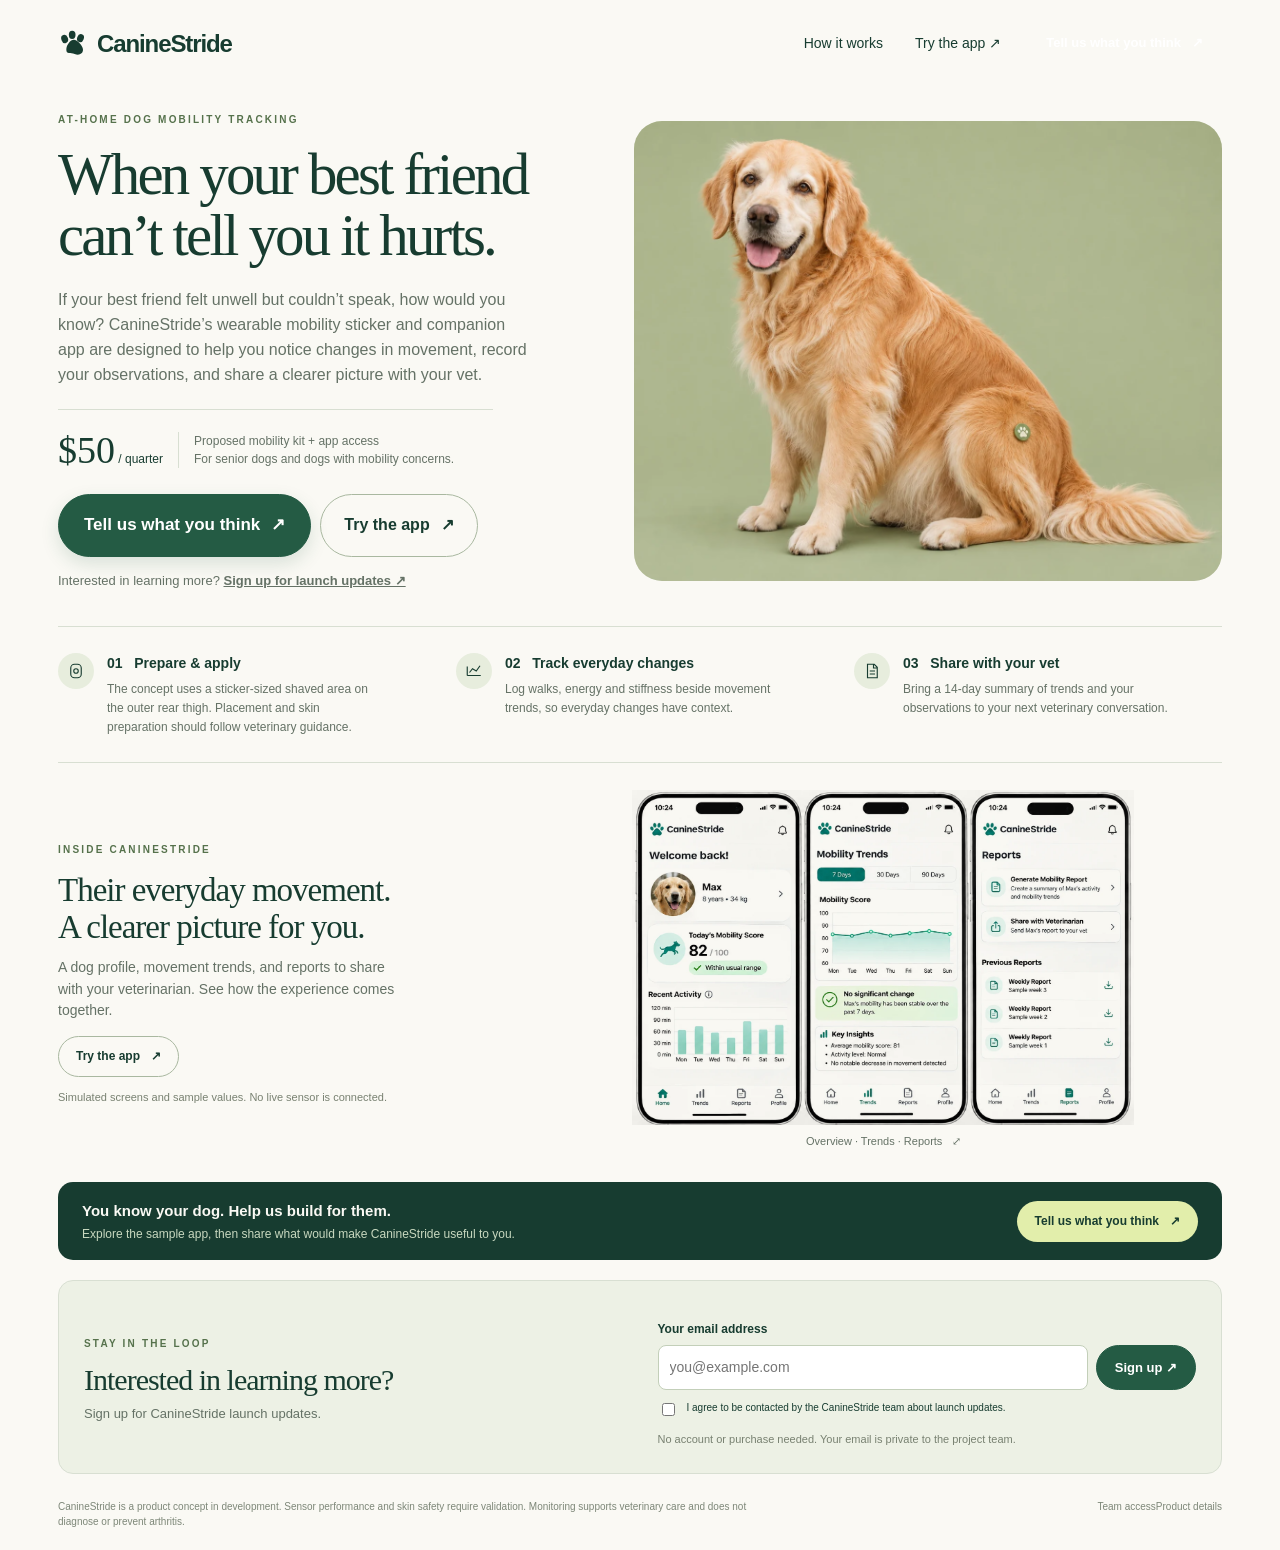
==== commit 701e544c: "Add interactive CanineStride mobility journal prototype" ====
--- a/index.html
+++ b/index.html
@@ -1,14 +1,12 @@
 <!doctype html><html lang="en"><head><meta charset="utf-8"><meta name="viewport" content="width=device-width,initial-scale=1"><meta name="description" content="Meet CanineStride: a wearable mobility sticker and companion app concept for your dog's movement, observations and veterinary conversations."><title>CanineStride | At-home dog mobility tracking</title><style>
 :root{--ink:#173c30;--green:#245b44;--sage:#e6ecdd;--cream:#faf9f4;--muted:#657266;--lime:#e2eeab;--line:#d8dfd2}*{box-sizing:border-box}body{margin:0;color:var(--ink);background:var(--cream);font:16px/1.55 Arial,sans-serif}button,input,select,textarea{font:inherit}button,a{-webkit-tap-highlight-color:transparent}button{cursor:pointer}a{color:inherit}h1,h2,h3,p{margin-top:0}h1{font:500 clamp(46px,5.1vw,74px)/1.05 Georgia,serif;letter-spacing:-2.8px;margin:16px 0 21px}h2{font:500 37px/1.1 Georgia,serif;letter-spacing:-1px}h3{font-size:17px;margin-bottom:6px}p{color:var(--muted)}.shell{max-width:1240px;margin:auto;padding:0 38px}header{height:87px;display:flex;align-items:center;justify-content:space-between;gap:20px}.brand{display:flex;gap:9px;align-items:center;font-weight:800;font-size:24px;letter-spacing:-1.1px;text-decoration:none}.brand svg{width:30px;height:30px}.nav{display:flex;gap:26px;align-items:center}.nav button{border:0;background:transparent;color:var(--ink);font-size:14px}.btn{background:var(--green);color:white;border:1px solid var(--green);border-radius:100px;padding:14px 23px;font-weight:600;display:inline-flex;align-items:center;gap:11px;text-decoration:none;justify-content:center}.btn:hover{background:#183f2f}.btn.light{background:transparent;color:var(--ink);border-color:#a9b8a0}.btn.light:hover{background:#e8eddf}.nav .btn{color:white;font-size:13px;padding:11px 19px}.eyebrow{font-size:10px;letter-spacing:2.2px;text-transform:uppercase;font-weight:700;color:#56724c}.hero{display:grid;grid-template-columns:.95fr 1.05fr;gap:44px;align-items:center;padding:25px 0 35px}.hero-copy>p{font-size:17px;max-width:475px;margin-bottom:22px}.offer{display:flex;align-items:center;gap:15px;border-top:1px solid var(--line);padding-top:18px;max-width:435px;margin:22px 0}.price{font:38px Georgia;white-space:nowrap}.price span{font:12px Arial}.offer p{font-size:12px;line-height:1.5;margin:0;border-left:1px solid var(--line);padding-left:15px}.actions{display:flex;gap:9px;flex-wrap:wrap}.micro{font-size:11px!important;line-height:1.5;margin:12px 0 0!important;color:#788171}.hero-visual{position:relative;min-height:460px;border-radius:28px;background:var(--sage);isolation:isolate}.hero-photo{width:100%;height:460px;object-fit:cover;border-radius:28px;display:block}.photo-label{position:absolute;left:18px;bottom:14px;font-size:9px;color:#4c5d4d;background:#faf9f4dc;padding:4px 8px;border-radius:20px}.wearable-label{position:absolute;left:18px;top:18px;font-size:10px;letter-spacing:1px;background:#fbfbf0e8;padding:9px 12px;border-radius:100px}.dot{width:6px;height:6px;background:#8fbd78;display:inline-block;border-radius:50%;margin-right:5px}.workflow{display:grid;grid-template-columns:repeat(3,1fr);gap:30px;border-top:1px solid var(--line);padding:26px 0}.workflow article{display:flex;gap:13px}.step-icon{background:#e7eddd;flex:0 0 36px;height:36px;border-radius:50%;display:grid;place-items:center}.step-icon svg{width:18px;height:18px}.workflow p{font-size:12px;margin-bottom:0;max-width:275px}.workflow h3{font-size:14px}.bottom{background:var(--ink);color:var(--cream);border-radius:15px;padding:17px 24px;display:flex;align-items:center;justify-content:space-between;gap:20px}.bottom p{font-size:12px;color:#c8d8bf;margin:0}.bottom strong{font-size:15px;display:block;margin-bottom:2px}.bottom button{color:var(--ink);background:var(--lime);border:0;padding:11px 18px;font-size:12px}.bottom button:hover{background:#cbdc91}footer{padding:20px 0;display:flex;justify-content:space-between;gap:20px;font-size:10px;color:#7d8778}footer a{margin-left:14px;text-decoration:none}.footnote{max-width:690px}dialog{border:0;border-radius:22px;padding:0;color:var(--ink);background:var(--cream);max-width:min(92vw,860px);width:860px;max-height:90dvh;box-shadow:0 20px 80px #16372744}dialog::backdrop{background:#142c2390;backdrop-filter:blur(4px)}.dialog-head{padding:23px 28px 15px;border-bottom:1px solid var(--line);display:flex;justify-content:space-between;align-items:flex-start;gap:20px;position:sticky;top:0;background:var(--cream);z-index:3}.dialog-head h2{font-size:29px;margin:0}.dialog-head p{font-size:11px;margin:5px 0 0}.close{border:1px solid #cbd4c3;border-radius:50%;width:32px;height:32px;background:transparent;flex-shrink:0;font-size:20px;color:var(--ink)}.dialog-body{padding:24px 28px}.app-tabs{display:flex;background:#e8edde;border-radius:10px;padding:5px;gap:4px;margin-bottom:20px}.app-tabs button{flex:1;background:transparent;border:0;padding:10px 5px;border-radius:7px;color:var(--muted);font-size:12px}.app-tabs button[aria-selected=true]{background:#fffef9;color:var(--ink);box-shadow:0 1px 5px #173c3014}.demo-grid{display:grid;grid-template-columns:1fr 1fr;gap:18px}.demo-card{background:white;border:1px solid var(--line);border-radius:13px;padding:20px}.demo-card h3{font-size:16px}.demo-card p{font-size:13px}.dog-profile{display:flex;gap:12px;align-items:center}.dog-avatar{width:49px;height:49px;border-radius:50%;background:var(--sage);display:grid;place-items:center;font-size:25px}.demo-card strong{font-size:24px}.chart{width:100%;height:150px}.legend{font-size:10px;color:var(--muted)}.tag{font-size:10px;color:#4a6e40;background:#eaf1df;padding:5px 9px;border-radius:20px;display:inline-block}.sample-notes{padding-left:18px;font-size:13px;color:var(--muted)}.sample-notes li{margin:8px 0}.report-row{display:flex;justify-content:space-between;border-bottom:1px solid var(--line);padding:10px 0;font-size:13px;gap:16px}.report-preview{padding:23px;background:white;border:1px solid var(--line);border-radius:12px}.report-preview h3{font:25px Georgia}.field-pair{display:grid;grid-template-columns:1fr 1fr;gap:15px}label{display:block;font-size:12px;font-weight:600;margin:14px 0 6px}input,select,textarea{width:100%;border:1px solid #c3cfb9;background:white;border-radius:8px;padding:11px;color:var(--ink);font-size:14px}textarea{resize:vertical;min-height:85px}.checkbox{display:flex;gap:9px;font-weight:400;align-items:flex-start}.checkbox input{width:auto;margin-top:3px}.status{font-size:13px;margin-top:15px}.small{font-size:12px;line-height:1.6}.hidden{display:none!important}.modal-price{display:flex;justify-content:space-between;align-items:center;padding:14px;background:var(--sage);border-radius:12px;margin-bottom:12px}.modal-price b{font:27px Georgia}.learn-step{display:grid;grid-template-columns:36px 1fr;gap:15px;margin:15px 0 24px}.learn-step .number{font:26px Georgia;color:#94a77a}.learn-step p{font-size:13px;margin-bottom:0}details{border-top:1px solid var(--line);padding:15px 0;font-size:13px}summary{cursor:pointer;font-weight:600}details p{font-size:12px;margin:12px 0 0}.sample-banner{font-size:11px;background:#eef1e6;padding:11px 14px;border-radius:8px;margin-bottom:17px;color:#62745b}.full{grid-column:1/-1}button:focus-visible,a:focus-visible,input:focus-visible,select:focus-visible,textarea:focus-visible,summary:focus-visible{outline:3px solid #b1bf73;outline-offset:3px}[disabled]{cursor:default;opacity:.65}@media(max-width:850px){.shell{padding:0 24px}.hero{gap:25px}h1{font-size:51px}.hero-visual,.hero-photo{min-height:410px;height:410px}.nav{gap:14px}.nav>button:not(.btn){display:none}.workflow{gap:15px}}@media(max-width:620px){header{height:72px}.brand{font-size:22px}.shell{padding:0 20px}.hero{grid-template-columns:1fr;gap:23px;padding-top:15px}.hero-copy>p{font-size:15px}h1{font-size:49px;letter-spacing:-2px}.hero-visual,.hero-photo{height:325px;min-height:325px}.hero-visual{margin-right:10px}.wearable-label{font-size:9px}.offer{margin:17px 0}.workflow{grid-template-columns:1fr;gap:18px;padding:23px 0}.workflow p{max-width:none}.bottom{padding:19px;align-items:flex-start;flex-direction:column;gap:12px}footer{flex-direction:column;gap:8px}footer a{margin:0 15px 0 0}.demo-grid,.field-pair{grid-template-columns:1fr}.dialog-head{padding:20px}.dialog-body{padding:20px}.app-tabs button{font-size:11px}.modal-price{gap:12px}}@media print{body>*{display:none!important}dialog#demo{display:block!important;position:static;max-width:none;width:100%;max-height:none;box-shadow:none}.dialog-head,.app-tabs,.no-print,[data-panel]:not([data-panel=report]){display:none!important}[data-panel=report]{display:block!important}.dialog-body{padding:0}}
-.feedback-primary{font-size:17px;padding:17px 25px;box-shadow:0 7px 18px #245b4426}.hero-copy>p{font-size:16px}.hero h1{font-size:clamp(42px,4.6vw,66px)}.nav .btn{max-width:225px}.checkin-grid{display:grid;grid-template-columns:1fr 1fr;gap:12px}.demo-feedback{display:flex;align-items:center;justify-content:space-between;gap:20px;border-top:1px solid var(--line);padding-top:20px;margin-top:20px}.demo-feedback p{font-size:12px;margin:5px 0 0}.demo-feedback .btn{font-size:12px;white-space:nowrap}@media(max-width:600px){.demo-feedback{align-items:stretch;flex-direction:column}.checkin-grid{grid-template-columns:1fr}}.app-showcase{display:grid;grid-template-columns:.8fr 1.2fr;align-items:center;gap:35px;padding:27px 0 32px;border-top:1px solid var(--line)}.showcase-copy h2{font-size:33px;margin:12px 0}.showcase-copy p{font-size:14px;max-width:340px}.showcase-copy .btn{font-size:12px;padding:10px 17px}.phone-preview{border:0;padding:0;background:transparent;color:var(--muted);text-align:center;width:100%}.phone-preview img{display:block;width:100%;max-height:335px;object-fit:contain;mix-blend-mode:multiply}.phone-preview span{font-size:11px;display:block;margin-top:8px}.screens-large{width:100%;height:auto;display:block}.launch-banner{display:grid;grid-template-columns:1fr 1fr;gap:35px;align-items:center;margin:20px 0 5px;padding:25px;border:1px solid var(--line);border-radius:15px;background:#edf1e5}.launch-banner h2{font-size:30px;margin:8px 0}.launch-banner p{font-size:13px;margin:0}.launch-banner label{font-size:12px}.launch-banner .checkbox{font-size:10px;margin-top:10px}.email-action{display:flex;gap:8px}.email-action input{min-width:0;background:#fff}.email-action .btn{font-size:13px;white-space:nowrap;padding:10px 18px}.launch-banner .status:empty{display:none}@media(max-width:620px){.app-showcase,.launch-banner{grid-template-columns:1fr;gap:20px}.app-showcase{padding:25px 0}.phone-preview img{max-height:310px}.showcase-copy p{max-width:none}.launch-banner{padding:20px}.launch-banner h2{font-size:28px}}</style></head><body><div class="shell"><header><a class="brand" href="./" aria-label="CanineStride home"><svg viewBox="0 0 36 36" aria-hidden="true"><g fill="currentColor"><ellipse cx="8" cy="12" rx="4" ry="5" transform="rotate(-20 8 12)"/><ellipse cx="17" cy="7" rx="4" ry="5"/><ellipse cx="27" cy="11" rx="4" ry="5" transform="rotate(20 27 11)"/><path d="M10 25c0-6 5-12 9-12s11 7 11 12-5 7-10 5-10 1-10-5Z"/></g></svg>CanineStride</a><nav class="nav" aria-label="Main navigation"><button data-open="how">How it works</button><button data-open="demo">Try the mobility tracker</button><button class="btn" data-open="feedback">Tell us what you think <span aria-hidden="true">↗</span></button></nav></header><main><section class="hero" aria-labelledby="hero-title"><div class="hero-copy"><div class="eyebrow">At-home dog mobility tracking</div><h1 id="hero-title">When your best friend<br>can’t tell you it hurts.</h1><p>If your best friend felt unwell but couldn’t speak, how would you know? CanineStride’s wearable mobility sticker and companion app are designed to help you notice changes in movement, record your observations, and share a clearer picture with your vet.</p><div class="offer"><div class="price">$50<span> / quarter</span></div><p>Proposed mobility kit + app access<br>For senior dogs and dogs with mobility concerns.</p></div><div class="actions"><button class="btn feedback-primary" data-open="feedback">Tell us what you think <span aria-hidden="true">↗</span></button><button class="btn light" data-open="demo">Try the mobility tracker</button></div><p style="font-size:13px;margin:14px 0 0">Interested in learning more? <a href="#launch-title" style="font-weight:700">Sign up for launch updates ↗</a></p></div><div class="hero-visual"><img class="hero-photo" src="./caninestride-hero-thigh.webp" alt="Senior golden retriever with a round, paw-print mobility sticker on its outer rear thigh"></div></section><section class="workflow" aria-label="The proposed CanineStride experience"><article><span class="step-icon"><svg viewBox="0 0 24 24" fill="none" stroke="currentColor" stroke-width="1.5"><rect x="5" y="3" width="14" height="18" rx="5"/><circle cx="12" cy="12" r="3"/></svg></span><div><h3>01 &nbsp; Prepare &amp; apply</h3><p>The concept uses a sticker-sized shaved area on the outer rear thigh. Placement and skin preparation should follow veterinary guidance.</p></div></article><article><span class="step-icon"><svg viewBox="0 0 24 24" fill="none" stroke="currentColor" stroke-width="1.5"><path d="M3 18V6M3 18h18M6 14l4-5 5 3 5-7"/></svg></span><div><h3>02 &nbsp; Track everyday changes</h3><p>Log walks, energy and stiffness beside movement trends, so everyday changes have context.</p></div></article><article><span class="step-icon"><svg viewBox="0 0 24 24" fill="none" stroke="currentColor" stroke-width="1.5"><path d="M6 3h9l4 4v14H6ZM14 3v5h5M9 12h7M9 16h7"/></svg></span><div><h3>03 &nbsp; Share with your vet</h3><p>Bring a 14-day summary of trends and your observations to your next veterinary conversation.</p></div></article></section><section class="app-showcase" aria-labelledby="screens-title"><div class="showcase-copy"><span class="eyebrow">Inside CanineStride</span><h2 id="screens-title">Their everyday movement.<br>A clearer picture for you.</h2><p>A dog profile, movement trends, and reports to share with your veterinarian. See how the experience comes together.</p><button class="btn light" data-open="demo">Try the app preview ↗</button><p class="micro">Simulated screens and sample values. No live sensor is connected.</p></div><button class="phone-preview" data-open="screens" aria-label="Enlarge the three simulated app screens"><img src="./app-preview-sample-weeks.webp" alt="Three CanineStride phone previews showing a dog overview, mobility trends and shareable reports" loading="lazy"><span>Overview · Trends · Reports &nbsp; ⤢</span></button></section><aside class="bottom"><div><strong>You know your dog. Help us build for them.</strong><p>Explore the sample app, then share what would make CanineStride useful to you.</p></div><button class="btn" data-open="feedback">Tell us what you think <span aria-hidden="true">↗</span></button></aside><section class="launch-banner" aria-labelledby="launch-title"><div><span class="eyebrow">Stay in the loop</span><h2 id="launch-title">Interested in learning more?</h2><p>Sign up for CanineStride launch updates.</p></div><form id="launch-form"><label for="launch-email">Your email address</label><div class="email-action"><input id="launch-email" type="email" maxlength="254" required autocomplete="email" placeholder="you@example.com"><button class="btn" type="submit">Sign up ↗</button></div><label class="checkbox"><input id="launch-consent" type="checkbox" required>I agree to be contacted by the CanineStride team about launch updates.</label><div style="position:absolute;left:-10000px" aria-hidden="true"><label for="launch-website">Leave blank</label><input id="launch-website" tabindex="-1" autocomplete="off"></div><p class="micro">No account or purchase needed. Your email is private to the project team.</p><div id="launch-status" role="status" aria-live="polite" class="status"></div></form></section></main><footer><span class="footnote">CanineStride is a product concept in development. Sensor performance and skin safety require validation. Monitoring supports veterinary care and does not diagnose or prevent arthritis.</span><span><a href="https://caninestride-mobility-mvp.arnoemavhezha.chatgpt.site/dashboard">Team access</a><button data-open="how" style="border:0;background:none;color:inherit;padding:0;font:inherit">Product details</button></span></footer></div>
-<dialog id="screens" aria-labelledby="screens-heading"><div class="dialog-head"><div><h2 id="screens-heading">Explore the app screens.</h2><p>Simulated overview, trends and reports with fictional data.</p></div><button class="close" data-close aria-label="Close phone previews">×</button></div><div class="dialog-body"><img class="screens-large" src="./app-preview-sample-weeks.webp" alt="Enlarged CanineStride overview, trends and reports mockups"><p class="micro">Sample scores illustrate the proposed interface and are not validated clinical measures.</p><button class="btn" data-open="feedback" style="margin-top:16px">Tell us what you think ↗</button></div></dialog><dialog id="demo" aria-labelledby="demo-title"><div class="dialog-head"><div><h2 id="demo-title">Try a daily mobility check-in.</h2><p>Interactive app concept · All profiles, notes and chart values are fictional.</p></div><button class="close" aria-label="Close app preview" data-close>×</button></div><div class="dialog-body"><div class="app-tabs" role="tablist" aria-label="App preview sections"><button role="tab" id="t-overview" aria-controls="panel-overview" aria-selected="true" data-tab="overview">Overview</button><button role="tab" id="t-trends" aria-controls="panel-trends" aria-selected="false" data-tab="trends">Movement trends</button><button role="tab" id="t-report" aria-controls="panel-report" aria-selected="false" data-tab="report">14-day report</button><button role="tab" id="t-profile" aria-controls="panel-profile" aria-selected="false" data-tab="profile">Dog profile</button></div><div class="sample-banner">Explore the proposed experience. This demo uses sample data and is not connected to a sensor.</div><div id="panel-overview" role="tabpanel" aria-labelledby="t-overview" data-panel="overview"><div class="demo-grid"><div class="demo-card"><div class="dog-profile"><div class="dog-avatar" aria-hidden="true">🐕</div><div><h3 style="margin:0" data-dog>Max</h3><span class="legend">Senior dog · Sample profile</span></div></div><p style="margin:20px 0 8px">Your week at a glance</p><strong>Movement + context</strong><svg class="chart" viewBox="0 0 320 140" role="img" aria-label="Illustrative seven-day movement chart with fictional values"><path d="M20 20H305M20 65H305M20 110H305" stroke="#e0e7d9"/><path d="M20 86L65 52L110 66L155 43L200 63L245 49L300 26" fill="none" stroke="#478666" stroke-width="3"/><g font-size="10" fill="#6a7a65"><text x="18" y="133">Mon</text><text x="105" y="133">Wed</text><text x="197" y="133">Fri</text><text x="287" y="133">Sun</text></g></svg><span class="legend">Sample movement pattern, not a clinical score.</span></div><div class="demo-card"><h3>Your observations</h3><ul class="sample-notes" id="demo-notes"><li>Slower getting up after a nap.</li><li>Shorter walk on a rainy afternoon.</li></ul><label for="demo-note">Try a sample daily check-in</label><div class="checkin-grid"><div><label for="walk-minutes">Walk minutes</label><input id="walk-minutes" type="number" min="0" max="600" placeholder="20"></div><div><label for="stiffness">Getting up</label><select id="stiffness"><option value="">Choose</option><option>No stiffness noticed</option><option>Some stiffness</option><option>More stiffness than usual</option></select></div></div><label for="energy">Energy compared with usual</label><select id="energy"><option value="">Choose</option><option>Lower</option><option>About the same</option><option>Higher</option></select><label for="demo-note">Your observation</label><input id="demo-note" maxlength="180" placeholder="For example, a shorter walk today"><button class="btn light" id="add-note" style="font-size:12px;padding:9px 15px;margin-top:12px">Add sample check-in</button><p id="note-status" role="status" class="micro">Demo notes stay in this open page only.</p></div></div></div><div id="panel-trends" role="tabpanel" aria-labelledby="t-trends" class="hidden" data-panel="trends"><div class="demo-card"><span class="tag">Sample movement trends</span><h3 style="margin-top:16px">See changes with a little context.</h3><div class="app-tabs" style="max-width:230px;margin:15px 0" aria-label="Chart range"><button id="range7" aria-pressed="true" style="background:white">7 days</button><button id="range14" aria-pressed="false">14 days</button></div><svg class="chart" viewBox="0 0 600 140" role="img" aria-label="Fictional daily active minutes for seven days" id="trend-chart"><path d="M20 20H580M20 65H580M20 110H580" stroke="#e0e7d9"/><polyline id="trend-line" points="20,85 110,55 200,65 290,45 380,70 470,50 580,30" fill="none" stroke="#478666" stroke-width="3"/></svg><p id="range-caption" class="legend">7 days · Fictional movement values for illustration only.</p><p>Compare movement with changes in routine, rest and your own observations. A change in movement can have several causes; discuss persistent concerns with your veterinarian.</p></div></div><div id="panel-report" role="tabpanel" aria-labelledby="t-report" class="hidden" data-panel="report"><div class="report-preview"><span class="eyebrow">CanineStride · Sample report</span><h3 style="margin:13px 0">14-day mobility summary</h3><p><b data-dog>Max</b> · Sample days 1–14</p><div class="report-row"><span>Week 1 owner observations</span><b>2 stiffness entries</b></div><div class="report-row"><span>Week 2 owner observations</span><b>4 stiffness entries</b></div><p style="font-size:13px;margin-top:18px">More stiffness entries were recorded in week 2. The frequency of recording may also have changed. These fictional entries illustrate a report format and do not establish a diagnosis.</p><h3>For your veterinary conversation</h3><ul class="sample-notes"><li>When did you first notice a change?</li><li>Did walks, activity or routine change?</li><li>Are the observations persistent or getting worse?</li></ul><p class="small">Sample report only. No sensor data or clinical conclusions are provided.</p></div><button class="btn light no-print" id="print-report" style="margin-top:16px;font-size:12px">Print or save sample report ↗</button></div><div id="panel-profile" role="tabpanel" aria-labelledby="t-profile" class="hidden" data-panel="profile"><div class="demo-card"><h3>A profile for your dog</h3><p>Try the profile interaction using a fictional name.</p><label for="dog-name">Sample dog name</label><input id="dog-name" value="Max" maxlength="35"><button class="btn light" id="save-profile" style="margin-top:15px;font-size:12px">Update demo profile</button><p id="profile-status" class="small" role="status">This demo does not save or send your profile.</p></div></div><div class="demo-feedback"><div><strong>Would this help you care for your dog?</strong><p>Tell us what would make the $50 quarterly kit and app useful to you.</p></div><button class="btn" data-open="feedback">Tell us what you think ↗</button></div></div></dialog>
+.feedback-primary{font-size:17px;padding:17px 25px;box-shadow:0 7px 18px #245b4426}.hero-copy>p{font-size:16px}.hero h1{font-size:clamp(42px,4.6vw,66px)}.nav .btn{max-width:225px}.checkin-grid{display:grid;grid-template-columns:1fr 1fr;gap:12px}.demo-feedback{display:flex;align-items:center;justify-content:space-between;gap:20px;border-top:1px solid var(--line);padding-top:20px;margin-top:20px}.demo-feedback p{font-size:12px;margin:5px 0 0}.demo-feedback .btn{font-size:12px;white-space:nowrap}@media(max-width:600px){.demo-feedback{align-items:stretch;flex-direction:column}.checkin-grid{grid-template-columns:1fr}}.app-showcase{display:grid;grid-template-columns:.8fr 1.2fr;align-items:center;gap:35px;padding:27px 0 32px;border-top:1px solid var(--line)}.showcase-copy h2{font-size:33px;margin:12px 0}.showcase-copy p{font-size:14px;max-width:340px}.showcase-copy .btn{font-size:12px;padding:10px 17px}.phone-preview{border:0;padding:0;background:transparent;color:var(--muted);text-align:center;width:100%}.phone-preview img{display:block;width:100%;max-height:335px;object-fit:contain;mix-blend-mode:multiply}.phone-preview span{font-size:11px;display:block;margin-top:8px}.screens-large{width:100%;height:auto;display:block}.launch-banner{display:grid;grid-template-columns:1fr 1fr;gap:35px;align-items:center;margin:20px 0 5px;padding:25px;border:1px solid var(--line);border-radius:15px;background:#edf1e5}.launch-banner h2{font-size:30px;margin:8px 0}.launch-banner p{font-size:13px;margin:0}.launch-banner label{font-size:12px}.launch-banner .checkbox{font-size:10px;margin-top:10px}.email-action{display:flex;gap:8px}.email-action input{min-width:0;background:#fff}.email-action .btn{font-size:13px;white-space:nowrap;padding:10px 18px}.launch-banner .status:empty{display:none}@media(max-width:620px){.app-showcase,.launch-banner{grid-template-columns:1fr;gap:20px}.app-showcase{padding:25px 0}.phone-preview img{max-height:310px}.showcase-copy p{max-width:none}.launch-banner{padding:20px}.launch-banner h2{font-size:28px}}.nav a:not(.btn){color:var(--ink);font-size:14px;text-decoration:none}.nav a:not(.btn):hover{text-decoration:underline}</style></head><body><div class="shell"><header><a class="brand" href="./" aria-label="CanineStride home"><svg viewBox="0 0 36 36" aria-hidden="true"><g fill="currentColor"><ellipse cx="8" cy="12" rx="4" ry="5" transform="rotate(-20 8 12)"/><ellipse cx="17" cy="7" rx="4" ry="5"/><ellipse cx="27" cy="11" rx="4" ry="5" transform="rotate(20 27 11)"/><path d="M10 25c0-6 5-12 9-12s11 7 11 12-5 7-10 5-10 1-10-5Z"/></g></svg>CanineStride</a><nav class="nav" aria-label="Main navigation"><button data-open="how">How it works</button><a href="./app/">Try the app <span aria-hidden="true">↗</span></a><button class="btn" data-open="feedback">Tell us what you think <span aria-hidden="true">↗</span></button></nav></header><main><section class="hero" aria-labelledby="hero-title"><div class="hero-copy"><div class="eyebrow">At-home dog mobility tracking</div><h1 id="hero-title">When your best friend<br>can’t tell you it hurts.</h1><p>If your best friend felt unwell but couldn’t speak, how would you know? CanineStride’s wearable mobility sticker and companion app are designed to help you notice changes in movement, record your observations, and share a clearer picture with your vet.</p><div class="offer"><div class="price">$50<span> / quarter</span></div><p>Proposed mobility kit + app access<br>For senior dogs and dogs with mobility concerns.</p></div><div class="actions"><button class="btn feedback-primary" data-open="feedback">Tell us what you think <span aria-hidden="true">↗</span></button><a class="btn light" href="./app/">Try the app <span aria-hidden="true">↗</span></a></div><p style="font-size:13px;margin:14px 0 0">Interested in learning more? <a href="#launch-title" style="font-weight:700">Sign up for launch updates ↗</a></p></div><div class="hero-visual"><img class="hero-photo" src="./caninestride-hero-thigh.webp" alt="Senior golden retriever with a round, paw-print mobility sticker on its outer rear thigh"></div></section><section class="workflow" aria-label="The proposed CanineStride experience"><article><span class="step-icon"><svg viewBox="0 0 24 24" fill="none" stroke="currentColor" stroke-width="1.5"><rect x="5" y="3" width="14" height="18" rx="5"/><circle cx="12" cy="12" r="3"/></svg></span><div><h3>01 &nbsp; Prepare &amp; apply</h3><p>The concept uses a sticker-sized shaved area on the outer rear thigh. Placement and skin preparation should follow veterinary guidance.</p></div></article><article><span class="step-icon"><svg viewBox="0 0 24 24" fill="none" stroke="currentColor" stroke-width="1.5"><path d="M3 18V6M3 18h18M6 14l4-5 5 3 5-7"/></svg></span><div><h3>02 &nbsp; Track everyday changes</h3><p>Log walks, energy and stiffness beside movement trends, so everyday changes have context.</p></div></article><article><span class="step-icon"><svg viewBox="0 0 24 24" fill="none" stroke="currentColor" stroke-width="1.5"><path d="M6 3h9l4 4v14H6ZM14 3v5h5M9 12h7M9 16h7"/></svg></span><div><h3>03 &nbsp; Share with your vet</h3><p>Bring a 14-day summary of trends and your observations to your next veterinary conversation.</p></div></article></section><section class="app-showcase" aria-labelledby="screens-title"><div class="showcase-copy"><span class="eyebrow">Inside CanineStride</span><h2 id="screens-title">Their everyday movement.<br>A clearer picture for you.</h2><p>A dog profile, movement trends, and reports to share with your veterinarian. See how the experience comes together.</p><a class="btn light" href="./app/">Try the app <span aria-hidden="true">↗</span></a><p class="micro">Simulated screens and sample values. No live sensor is connected.</p></div><button class="phone-preview" data-open="screens" aria-label="Enlarge the three simulated app screens"><img src="./app-preview-sample-weeks.webp" alt="Three CanineStride phone previews showing a dog overview, mobility trends and shareable reports" loading="lazy"><span>Overview · Trends · Reports &nbsp; ⤢</span></button></section><aside class="bottom"><div><strong>You know your dog. Help us build for them.</strong><p>Explore the sample app, then share what would make CanineStride useful to you.</p></div><button class="btn" data-open="feedback">Tell us what you think <span aria-hidden="true">↗</span></button></aside><section class="launch-banner" aria-labelledby="launch-title"><div><span class="eyebrow">Stay in the loop</span><h2 id="launch-title">Interested in learning more?</h2><p>Sign up for CanineStride launch updates.</p></div><form id="launch-form"><label for="launch-email">Your email address</label><div class="email-action"><input id="launch-email" type="email" maxlength="254" required autocomplete="email" placeholder="you@example.com"><button class="btn" type="submit">Sign up ↗</button></div><label class="checkbox"><input id="launch-consent" type="checkbox" required>I agree to be contacted by the CanineStride team about launch updates.</label><div style="position:absolute;left:-10000px" aria-hidden="true"><label for="launch-website">Leave blank</label><input id="launch-website" tabindex="-1" autocomplete="off"></div><p class="micro">No account or purchase needed. Your email is private to the project team.</p><div id="launch-status" role="status" aria-live="polite" class="status"></div></form></section></main><footer><span class="footnote">CanineStride is a product concept in development. Sensor performance and skin safety require validation. Monitoring supports veterinary care and does not diagnose or prevent arthritis.</span><span><a href="https://caninestride-mobility-mvp.arnoemavhezha.chatgpt.site/dashboard">Team access</a><button data-open="how" style="border:0;background:none;color:inherit;padding:0;font:inherit">Product details</button></span></footer></div>
+<dialog id="screens" aria-labelledby="screens-heading"><div class="dialog-head"><div><h2 id="screens-heading">Explore the app screens.</h2><p>Simulated overview, trends and reports with fictional data.</p></div><button class="close" data-close aria-label="Close phone previews">×</button></div><div class="dialog-body"><img class="screens-large" src="./app-preview-sample-weeks.webp" alt="Enlarged CanineStride overview, trends and reports mockups"><p class="micro">Sample scores illustrate the proposed interface and are not validated clinical measures.</p><button class="btn" data-open="feedback" style="margin-top:16px">Tell us what you think ↗</button></div></dialog>
 <dialog id="how" aria-labelledby="how-title"><div class="dialog-head"><h2 id="how-title">Meet your dog’s mobility companion.</h2><button class="close" aria-label="Close product details" data-close>×</button></div><div class="dialog-body"><p class="small">CanineStride is developing a wearable sticker and companion app to bring at-home movement trends and owner observations into one place.</p><div class="learn-step"><span class="number">01</span><div><h3>A discreet wearable</h3><p>The proposed sticker would collect movement information. The concept places the sticker on the outer rear thigh, with the shaved area matching the sticker’s size. Placement, skin preparation, skin response and secure attachment require veterinary guidance and testing.</p></div></div><div class="learn-step"><span class="number">02</span><div><h3>An understandable app</h3><p>A dog profile, movement trends and owner notes help explain the context behind everyday changes. Explore these features in the interactive sample app.</p></div></div><div class="learn-step"><span class="number">03</span><div><h3>A report for your next conversation</h3><p>A proposed 14-day summary brings observations together for discussion with your veterinarian. Veterinary review is not included or guaranteed.</p></div></div><details><summary>What does the $50 quarterly offer include?</summary><p>The proposed offer is a mobility monitoring kit and companion app access, including trends, owner notes and report sharing. Kit contents, replacement policy and monitoring duration are being finalized. There is no checkout or payment on this page.</p></details><details><summary>Is CanineStride available to buy?</summary><p>It is currently in development. This page demonstrates the concept and collects feedback; a working sensor kit is not yet offered for purchase.</p></details><details><summary>Can it diagnose or prevent arthritis?</summary><p>No. Monitoring is intended to support observations and veterinary conversations. Sensor reliability, skin safety and clinical usefulness require validation.</p></details><details><summary>What should I know about attachment?</summary><p>The concept calls for shaving only the area the sticker would cover on the outer rear thigh. Ask your veterinarian about suitable placement and skin preparation. Sticker comfort, skin response, removal and wear duration still need evaluation. The concept image illustrates a possible design rather than a tested fit or proven safety.</p></details></div></dialog>
 <dialog id="feedback" aria-labelledby="feedback-title"><div class="dialog-head"><div><h2 id="feedback-title">Help shape the next stride.</h2><p>A few questions about the experience you just explored.</p></div><button class="close" aria-label="Close feedback form" data-close>×</button></div><div class="dialog-body"><div class="modal-price"><div><b>$50 <span style="font:12px Arial">/ quarter</span></b><p style="margin:4px 0 0;font-size:11px">Proposed monitoring kit + app access</p></div><span class="tag">Quarterly kit + app</span></div><p class="micro">Answers are sent to the CanineStride project owner. Anonymous page visits, form starts and completed submissions are counted. Unfinished answers are not saved. Email is only needed if you choose launch updates, and is visible only to the project owner.</p><form id="feedback-form"><div class="field-pair"><div><label for="age">Your dog’s age</label><select id="age" required><option value="">Choose an age range</option><option>Under 4 years</option><option>4–7 years</option><option>8 years or older</option><option>I do not own a dog</option></select></div><div><label for="interest">How useful does CanineStride seem?</label><select id="interest" required><option value="">Choose a response</option><option>Very useful</option><option>Somewhat useful</option><option>Unsure</option><option>Not useful</option></select></div></div><label for="price">Would you consider $50 per quarter?</label><select id="price" required><option value="">Choose a response</option><option>Yes</option><option>Maybe, with more evidence</option><option>No</option></select><label for="quantity">How many kits would you consider ordering at $50 per kit per quarter?</label><select id="quantity" required><option value="">Choose a quantity</option><option value="0">0, not ready to order</option><option value="1">1 kit</option><option value="2">2 kits</option><option value="3">3 kits</option><option value="4">4 kits</option><option value="5">5 kits</option><option value="6">6 kits</option><option value="7">7 kits</option><option value="8">8 kits</option><option value="9">9 kits</option><option value="10">10 kits</option></select><p class="micro">This records interest only. No payment, order or reservation is created.</p><label class="checkbox"><input id="signup" type="checkbox">Sign me up for CanineStride launch updates.</label><div id="email-field" hidden><label for="email">Email for launch updates</label><input id="email" type="email" maxlength="254" autocomplete="email" placeholder="you@example.com"><p class="micro">By signing up, you agree that the team may contact you about the launch.</p></div><label for="comments">What would make this useful or worth the price?</label><textarea id="comments" required maxlength="3000" placeholder="Tell us about comfort, features, veterinary guidance, or evidence you would need…"></textarea><div style="position:absolute;left:-10000px" aria-hidden="true"><label for="website">Leave blank</label><input id="website" tabindex="-1" autocomplete="off"></div><label class="checkbox"><input id="consent" type="checkbox" required>I agree to share these answers with the CanineStride project owner for product research.</label><button class="btn" type="submit" style="margin-top:16px">Submit feedback <span aria-hidden="true">↗</span></button><div id="status" class="status" role="status" aria-live="polite"></div></form></div></dialog>
 <script>
 let lastTrigger;document.querySelectorAll('[data-open]').forEach(b=>b.addEventListener('click',()=>{lastTrigger=b;document.getElementById(b.dataset.open).showModal()}));document.querySelectorAll('[data-close]').forEach(b=>b.addEventListener('click',()=>b.closest('dialog').close()));document.querySelectorAll('dialog').forEach(d=>{d.addEventListener('close',()=>lastTrigger?.focus());d.addEventListener('click',e=>{if(e.target===d){const r=d.getBoundingClientRect();if(e.clientX<r.left||e.clientX>r.right||e.clientY<r.top||e.clientY>r.bottom)d.close()}})});
-const tabs=[...document.querySelectorAll('[data-tab]')];function activate(b){tabs.forEach(x=>{x.setAttribute('aria-selected',String(x===b));x.tabIndex=x===b?0:-1});document.querySelectorAll('[data-panel]').forEach(p=>p.classList.toggle('hidden',p.dataset.panel!==b.dataset.tab))}tabs.forEach((b,i)=>{b.tabIndex=i?-1:0;b.addEventListener('click',()=>activate(b));b.addEventListener('keydown',e=>{if(['ArrowLeft','ArrowRight','Home','End'].includes(e.key)){e.preventDefault();const n=e.key==='Home'?0:e.key==='End'?3:(i+(e.key==='ArrowRight'?1:3))%4;activate(tabs[n]);tabs[n].focus()}})});
-document.getElementById('add-note').addEventListener('click',()=>{const f=document.getElementById('demo-note');const walk=document.getElementById('walk-minutes'),stiff=document.getElementById('stiffness'),energy=document.getElementById('energy');if(walk.value!==''&&!walk.checkValidity()){walk.reportValidity();return}const parts=[walk.value!==''?walk.value+'-minute walk':'',stiff.value,energy.value?'Energy: '+energy.value:'',f.value.trim()].filter(Boolean);if(!parts.length)return;const li=document.createElement('li');li.textContent=parts.join(' · ');walk.value='';stiff.value='';energy.value='';document.getElementById('demo-notes').append(li);f.value='';document.getElementById('note-status').textContent='Sample check-in added to this demo only.'});document.getElementById('save-profile').addEventListener('click',()=>{const n=document.getElementById('dog-name').value.trim();if(!n)return;document.querySelectorAll('[data-dog]').forEach(e=>e.textContent=n);document.getElementById('profile-status').textContent='Demo profile updated for this open page.'});
-function range(days){document.getElementById('range7').setAttribute('aria-pressed',String(days===7));document.getElementById('range14').setAttribute('aria-pressed',String(days===14));document.getElementById('range7').style.background=days===7?'white':'transparent';document.getElementById('range14').style.background=days===14?'white':'transparent';document.getElementById('trend-line').setAttribute('points',days===7?'20,85 110,55 200,65 290,45 380,70 470,50 580,30':'20,60 63,54 106,70 149,43 192,55 235,65 278,48 321,85 364,55 407,65 450,45 493,70 536,50 580,30');document.getElementById('range-caption').textContent=days+' days · Fictional movement values for illustration only.';document.getElementById('trend-chart').setAttribute('aria-label','Fictional daily movement values for '+days+' days')}document.getElementById('range7').onclick=()=>range(7);document.getElementById('range14').onclick=()=>range(14);document.getElementById('print-report').onclick=()=>window.print();
+if (location.hash === '#feedback') document.getElementById('feedback').showModal();
 const form=document.getElementById('feedback-form'),status=document.getElementById('status');function makeId(){const b=new Uint8Array(16);crypto.getRandomValues(b);return Array.from(b,x=>x.toString(16).padStart(2,'0')).join('').replace(/^(.{8})(.{4})(.{4})(.{4})(.{12})$/,'$1-$2-$3-$4-$5')}let responseId;try{responseId=sessionStorage.getItem('cs-session-50');if(!responseId){responseId=makeId();sessionStorage.setItem('cs-session-50',responseId)}}catch{responseId=makeId()}fetch('https://caninestride-mobility-mvp.arnoemavhezha.chatgpt.site/api/visit',{method:'POST',headers:{'Content-Type':'application/json'},body:JSON.stringify({id:responseId})}).catch(()=>{});document.getElementById('signup').addEventListener('change',e=>{document.getElementById('email-field').hidden=!e.target.checked;document.getElementById('email').required=e.target.checked});document.getElementById('price').addEventListener('change',e=>{if(e.target.value==='No')document.getElementById('quantity').value='0'});let startRecorded=false;async function recordStart(){if(startRecorded)return;startRecorded=true;try{const r=await fetch('https://caninestride-mobility-mvp.arnoemavhezha.chatgpt.site/api/start',{method:'POST',headers:{'Content-Type':'application/json'},body:JSON.stringify({id:responseId})});if(!r.ok)startRecorded=false}catch{startRecorded=false}}form.addEventListener('change',recordStart);form.addEventListener('input',recordStart);form.addEventListener('submit',async e=>{e.preventDefault();const b=form.querySelector('button[type=submit]');b.disabled=true;b.textContent='Submitting…';status.textContent='Saving your feedback…';try{const r=await fetch('https://caninestride-mobility-mvp.arnoemavhezha.chatgpt.site/api/feedback50',{method:'POST',headers:{'Content-Type':'application/json'},body:JSON.stringify({id:responseId,age:document.getElementById('age').value,interest:document.getElementById('interest').value,price:document.getElementById('price').value,quantity:Number(document.getElementById('quantity').value),signup:document.getElementById('signup').checked,email:document.getElementById('email').value,comments:document.getElementById('comments').value,consent:document.getElementById('consent').checked,website:document.getElementById('website').value})});const result=await r.json();if(!r.ok||!result.ok)throw Error(result.error||'Please try again.');status.textContent='Thank you! Your feedback has been saved. You do not need to download or send anything.';b.textContent='Feedback submitted ✓';form.querySelectorAll('input,select,textarea').forEach(el=>el.disabled=true)}catch(err){status.textContent=err.message||'Could not save. Please try again.';b.disabled=false;b.textContent='Try submitting again'}});
 const launchForm=document.getElementById('launch-form');launchForm.addEventListener('submit',async e=>{e.preventDefault();const button=launchForm.querySelector('button'),message=document.getElementById('launch-status');button.disabled=true;button.textContent='Saving…';message.textContent='';try{const r=await fetch('https://caninestride-mobility-mvp.arnoemavhezha.chatgpt.site/api/signup',{method:'POST',headers:{'Content-Type':'application/json'},body:JSON.stringify({id:responseId,email:document.getElementById('launch-email').value,consent:document.getElementById('launch-consent').checked,website:document.getElementById('launch-website').value})});const b=await r.json();if(!r.ok||!b.ok)throw Error(b.error||'Please try again.');message.textContent='You’re on the list! Thank you for your interest in CanineStride.';button.textContent='Signed up ✓';launchForm.querySelectorAll('input').forEach(x=>x.disabled=true)}catch(err){message.textContent=err.message||'Could not save. Please try again.';button.disabled=false;button.textContent='Try again'}});
 </script></body></html>
